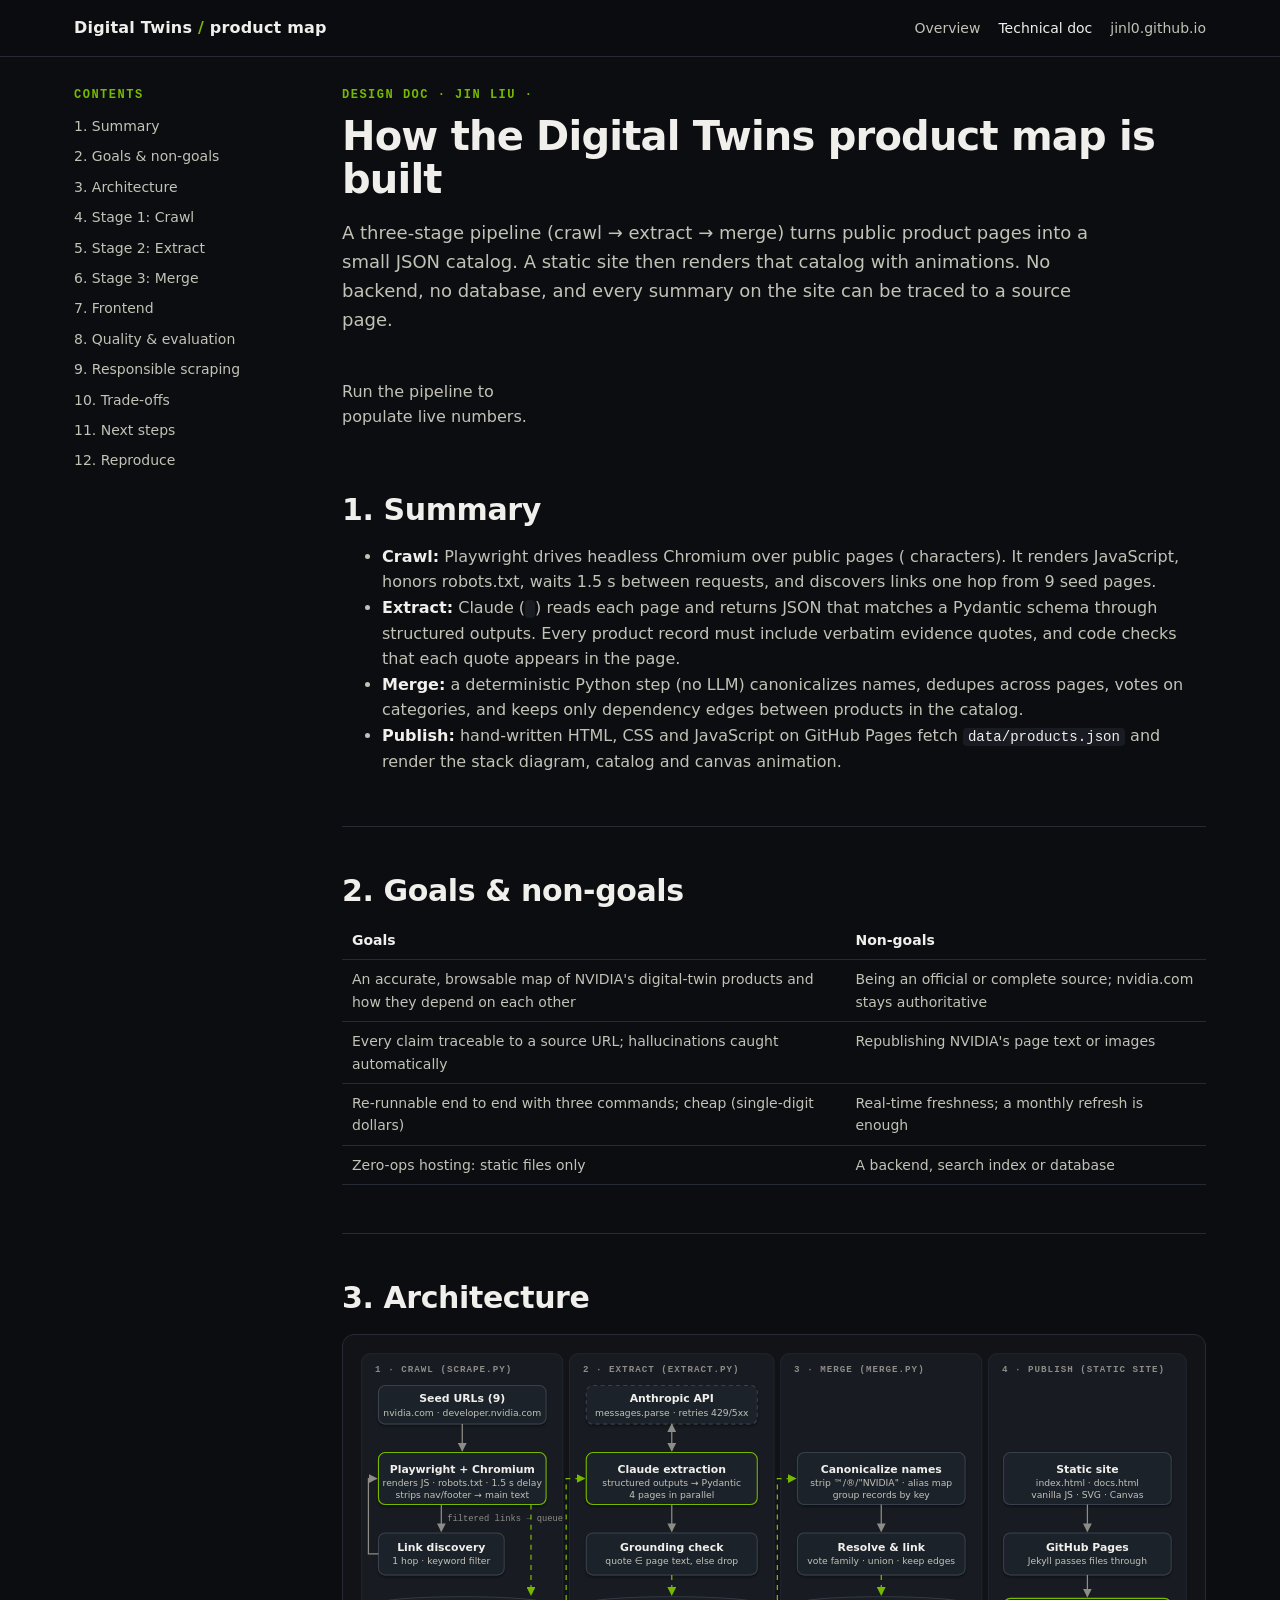
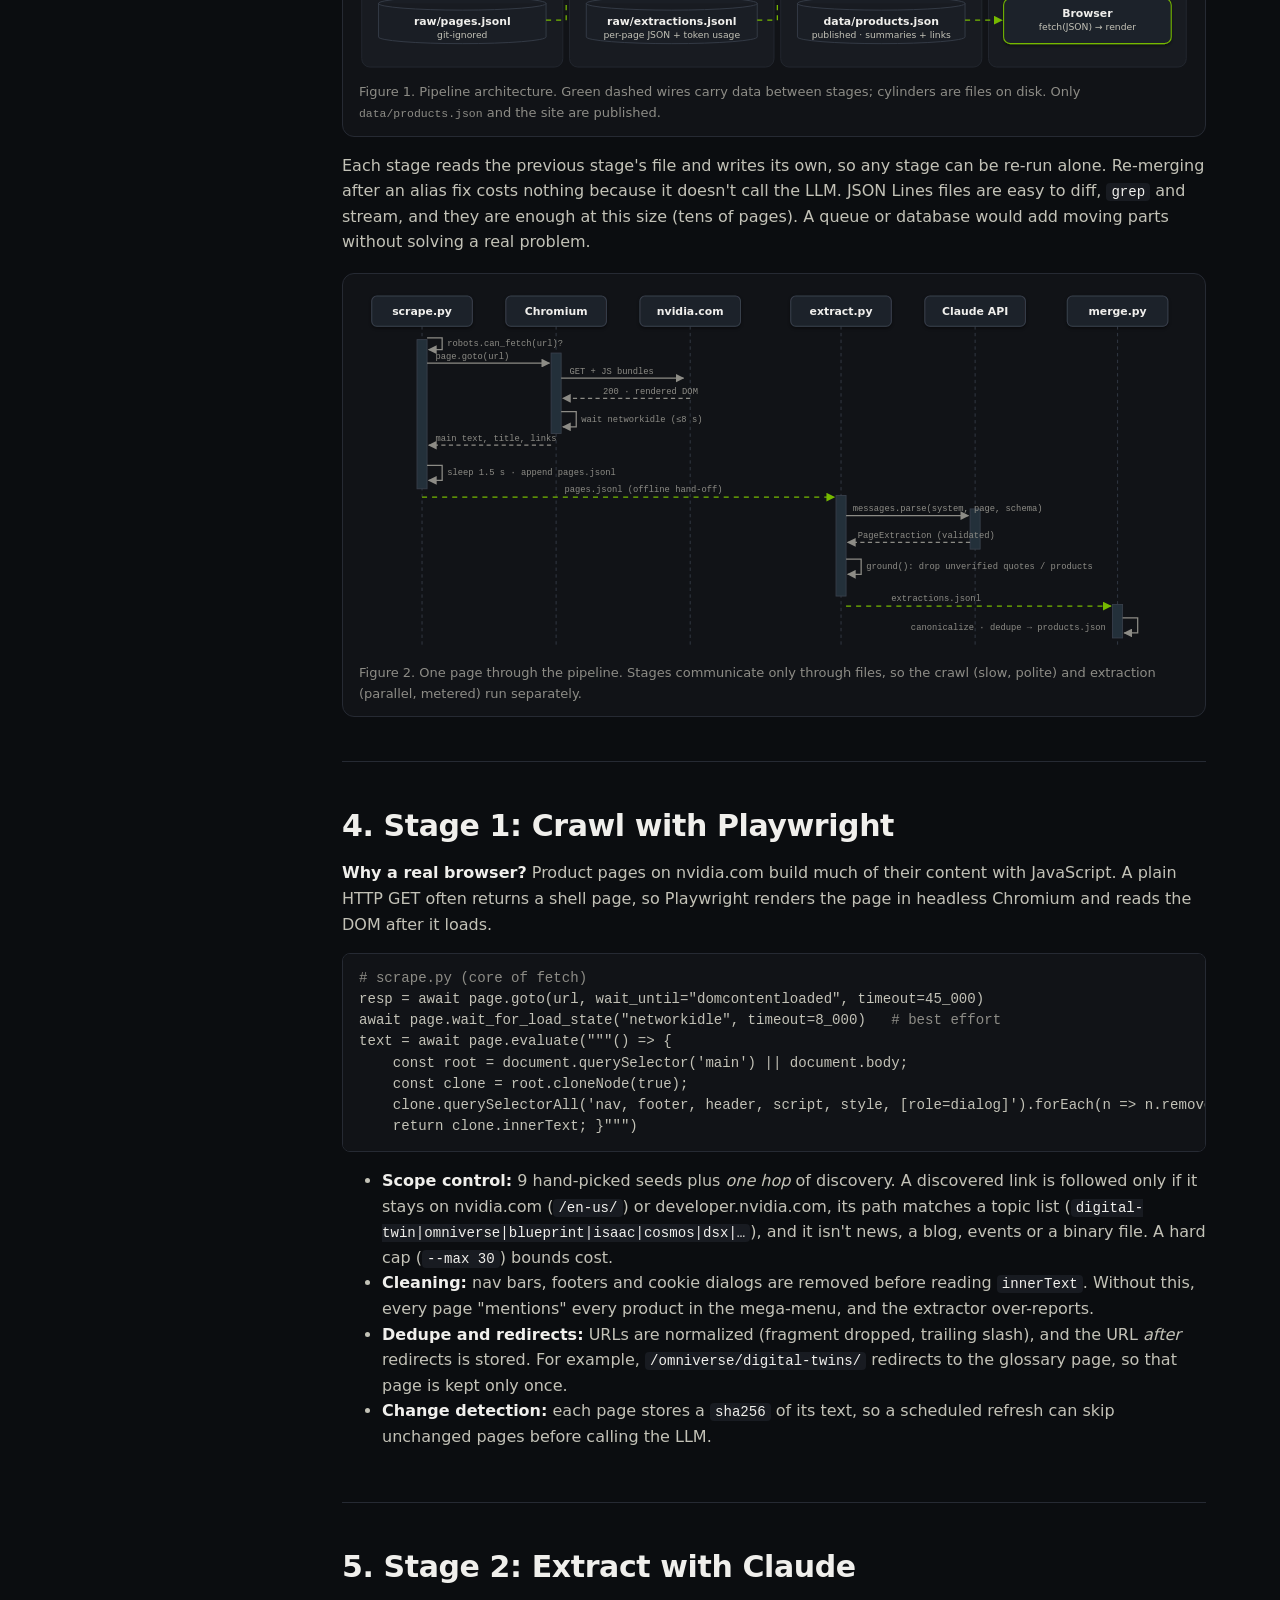
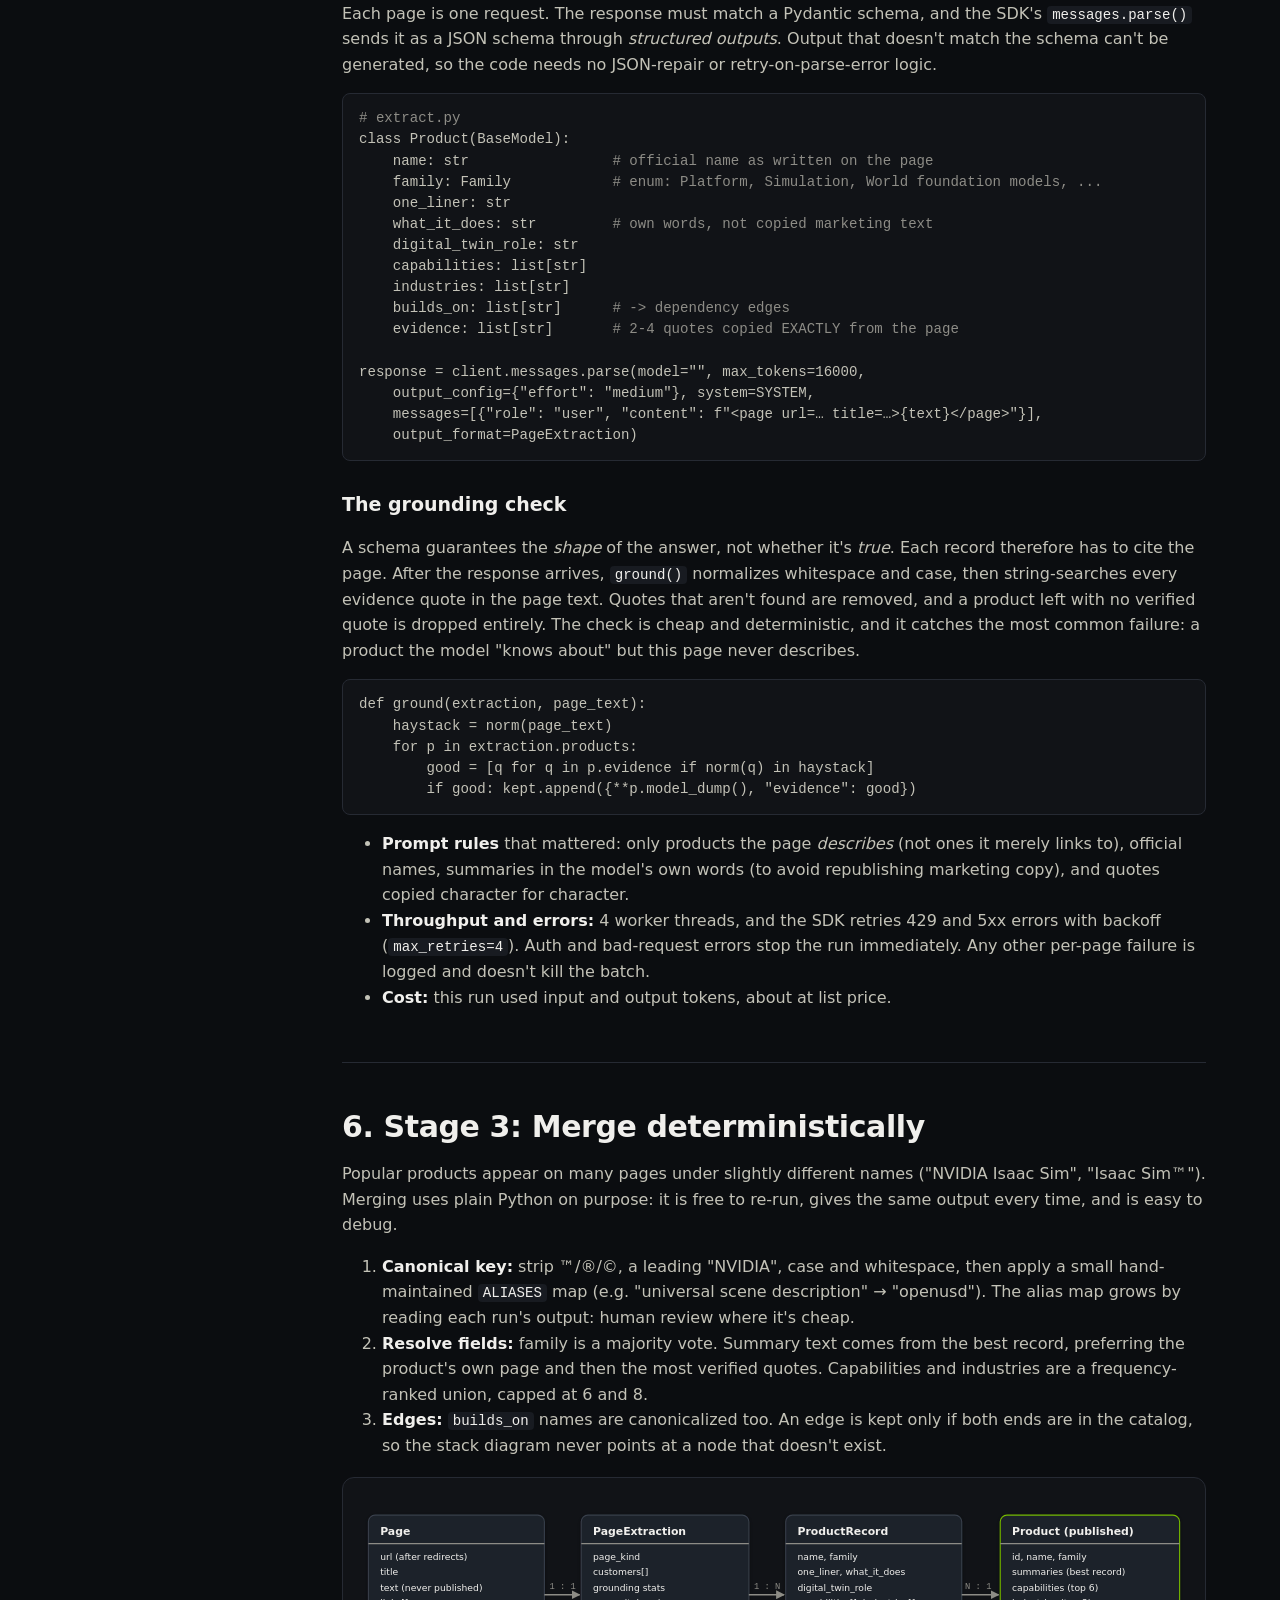
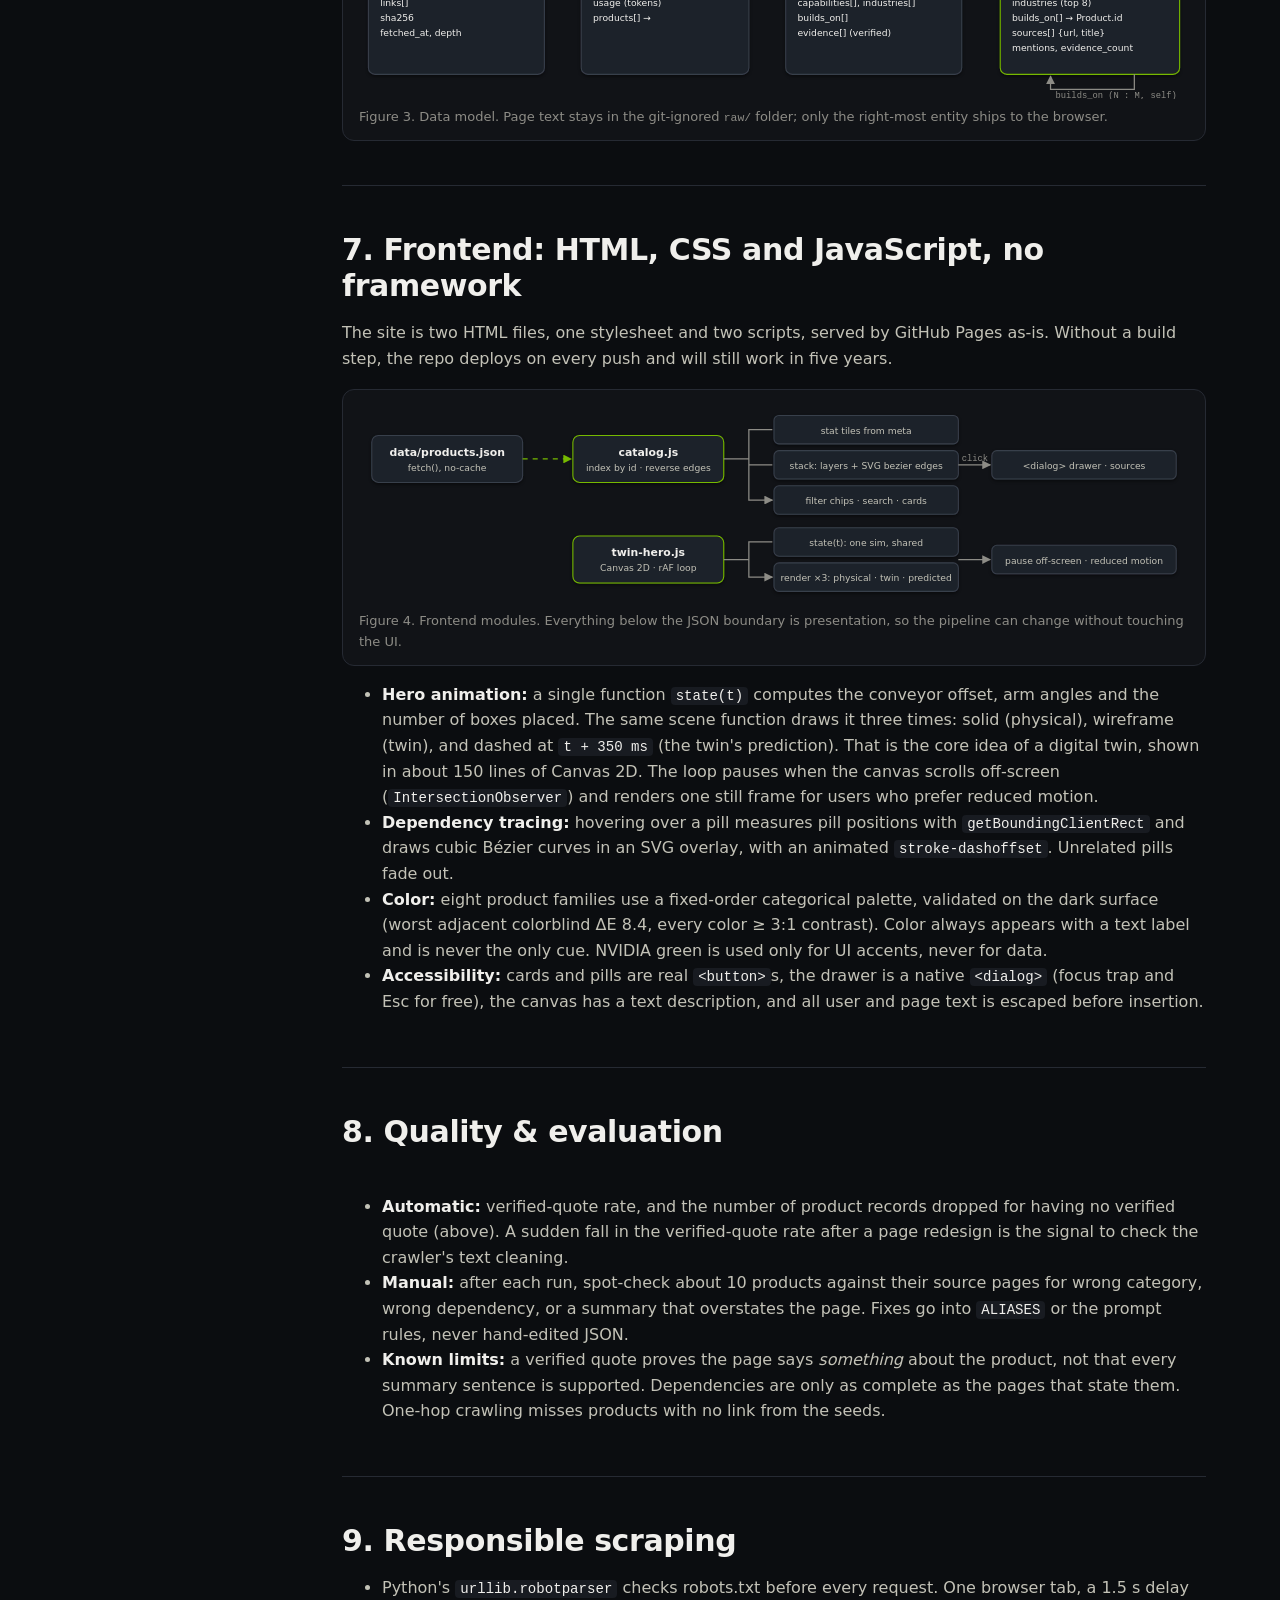
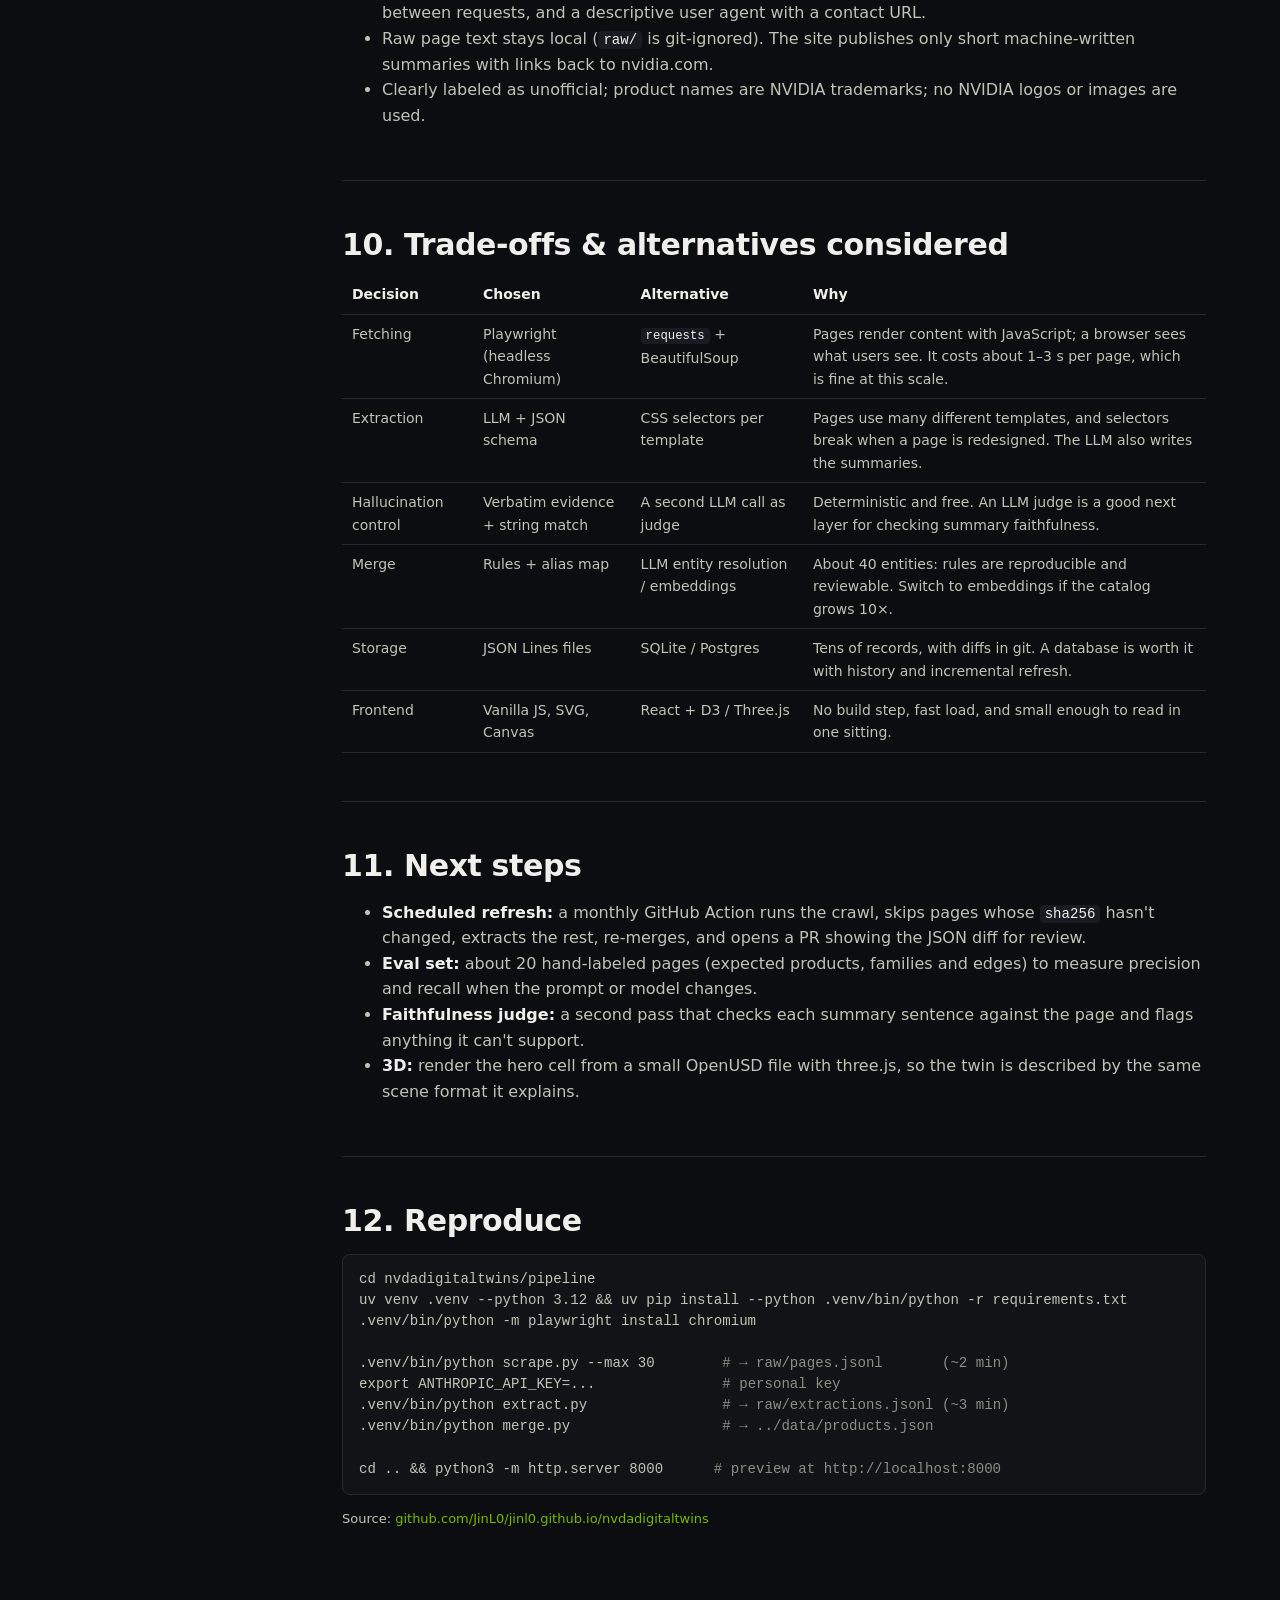
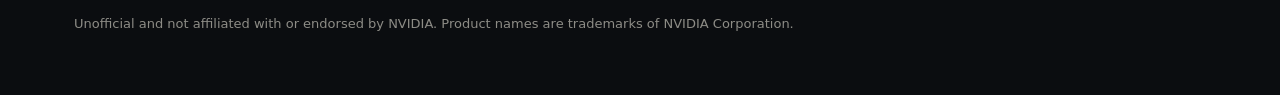
==== nvdadigitaltwins/docs.html @ 7abe16d7 "Add NVIDIA digital twins product map and technical doc - nvdadigitaltwins/index.html: animated physi" ====
<!doctype html>
<html lang="en">
<head>
  <meta charset="utf-8">
  <meta name="viewport" content="width=device-width, initial-scale=1">
  <title>Technical design: building the Digital Twins product map | Jin Liu</title>
  <meta name="description" content="Design doc: Playwright crawler, Claude structured extraction with a grounding check, deterministic merge, and a static animated site.">
  <link rel="stylesheet" href="assets/site.css">
</head>
<body>
  <header class="topbar">
    <div class="wrap">
      <a class="brand" href="./">Digital Twins <span>/</span> product map</a>
      <nav>
        <a href="./">Overview</a>
        <a href="docs.html" aria-current="page">Technical doc</a>
        <a href="https://jinl0.github.io/">jinl0.github.io</a>
      </nav>
    </div>
  </header>

  <!-- Shared SVG defs for every diagram -->
  <svg width="0" height="0" style="position:absolute" aria-hidden="true">
    <defs>
      <marker id="arrow" viewBox="0 0 10 10" refX="9" refY="5" markerWidth="7" markerHeight="7" orient="auto-start-reverse">
        <path d="M0,0 L10,5 L0,10 z" fill="#8d8c86"/>
      </marker>
      <marker id="arrow-g" viewBox="0 0 10 10" refX="9" refY="5" markerWidth="7" markerHeight="7" orient="auto-start-reverse">
        <path d="M0,0 L10,5 L0,10 z" fill="#76b900"/>
      </marker>
      <filter id="shadow" x="-10%" y="-10%" width="120%" height="140%">
        <feDropShadow dx="0" dy="2" stdDeviation="2" flood-color="#000" flood-opacity="0.45"/>
      </filter>
    </defs>
  </svg>

  <div class="wrap doc">
    <nav class="toc" aria-label="Contents">
      <div class="eyebrow" style="margin-bottom:10px">Contents</div>
      <a href="#summary">1. Summary</a>
      <a href="#goals">2. Goals &amp; non-goals</a>
      <a href="#arch">3. Architecture</a>
      <a href="#crawl">4. Stage 1: Crawl</a>
      <a href="#extract">5. Stage 2: Extract</a>
      <a href="#merge">6. Stage 3: Merge</a>
      <a href="#frontend">7. Frontend</a>
      <a href="#quality">8. Quality &amp; evaluation</a>
      <a href="#responsible">9. Responsible scraping</a>
      <a href="#tradeoffs">10. Trade-offs</a>
      <a href="#next">11. Next steps</a>
      <a href="#run">12. Reproduce</a>
    </nav>

    <article>
      <div class="eyebrow">Design doc · Jin Liu · <span data-meta="generated_at"></span></div>
      <h1 style="font-size:40px">How the Digital Twins product map is built</h1>
      <p class="lede">A three-stage pipeline (crawl → extract → merge) turns public product pages into a small JSON catalog.
        A static site then renders that catalog with animations. No backend, no database, and every summary on the site can be traced to a source page.</p>
      <div class="stats" id="doc-stats"></div>

      <section id="summary">
        <h2>1. Summary</h2>
        <ul>
          <li><strong>Crawl:</strong> Playwright drives headless Chromium over <span data-meta="pages_crawled"></span> public pages
            (<span data-meta-k="chars_crawled"></span> characters). It renders JavaScript, honors robots.txt, waits 1.5 s between requests, and discovers links one hop from 9 seed pages.</li>
          <li><strong>Extract:</strong> Claude (<code data-meta="model"></code>) reads each page and returns JSON that matches a Pydantic schema through
            structured outputs. Every product record must include verbatim evidence quotes, and code checks that each quote appears in the page.</li>
          <li><strong>Merge:</strong> a deterministic Python step (no LLM) canonicalizes names, dedupes across pages, votes on categories, and keeps only dependency edges between products in the catalog.</li>
          <li><strong>Publish:</strong> hand-written HTML, CSS and JavaScript on GitHub Pages fetch <code>data/products.json</code> and render the stack diagram, catalog and canvas animation.</li>
        </ul>
      </section>

      <section id="goals">
        <h2>2. Goals &amp; non-goals</h2>
        <table>
          <tr><th>Goals</th><th>Non-goals</th></tr>
          <tr><td>An accurate, browsable map of NVIDIA's digital-twin products and how they depend on each other</td><td>Being an official or complete source; nvidia.com stays authoritative</td></tr>
          <tr><td>Every claim traceable to a source URL; hallucinations caught automatically</td><td>Republishing NVIDIA's page text or images</td></tr>
          <tr><td>Re-runnable end to end with three commands; cheap (single-digit dollars)</td><td>Real-time freshness; a monthly refresh is enough</td></tr>
          <tr><td>Zero-ops hosting: static files only</td><td>A backend, search index or database</td></tr>
        </table>
      </section>

      <section id="arch">
        <h2>3. Architecture</h2>
        <figure class="diagram">
          <svg class="dg" viewBox="0 0 1000 390" role="img" aria-labelledby="d1t">
            <title id="d1t">Pipeline architecture in four swimlanes: crawl, extract, merge, publish</title>
            <!-- lanes -->
            <rect class="lane" x="8" y="8" width="240" height="374" rx="10"/>
            <rect class="lane" x="256" y="8" width="244" height="374" rx="10"/>
            <rect class="lane" x="508" y="8" width="240" height="374" rx="10"/>
            <rect class="lane" x="756" y="8" width="236" height="374" rx="10"/>
            <text class="lane-title" x="24" y="30">1 · Crawl  (scrape.py)</text>
            <text class="lane-title" x="272" y="30">2 · Extract  (extract.py)</text>
            <text class="lane-title" x="524" y="30">3 · Merge  (merge.py)</text>
            <text class="lane-title" x="772" y="30">4 · Publish  (static site)</text>

            <!-- crawl -->
            <g filter="url(#shadow)">
              <rect class="box" x="28" y="46" width="200" height="46" rx="8"/>
              <rect class="box hl" x="28" y="126" width="200" height="62" rx="8"/>
              <rect class="box" x="28" y="222" width="150" height="50" rx="8"/>
            </g>
            <text class="t1" x="128" y="66" text-anchor="middle">Seed URLs (9)</text>
            <text class="t2" x="128" y="82" text-anchor="middle">nvidia.com · developer.nvidia.com</text>
            <text class="t1" x="128" y="150" text-anchor="middle">Playwright + Chromium</text>
            <text class="t2" x="128" y="166" text-anchor="middle">renders JS · robots.txt · 1.5 s delay</text>
            <text class="t2" x="128" y="180" text-anchor="middle">strips nav/footer → main text</text>
            <text class="t1" x="103" y="243" text-anchor="middle">Link discovery</text>
            <text class="t2" x="103" y="259" text-anchor="middle">1 hop · keyword filter</text>
            <path class="store" d="M28,306 a100,8 0 0 0 200,0 v40 a100,8 0 0 1 -200,0 z M28,306 a100,8 0 0 1 200,0" />
            <text class="t1" x="128" y="332" text-anchor="middle">raw/pages.jsonl</text>
            <text class="t2" x="128" y="347" text-anchor="middle">git-ignored</text>
            <path class="wire" d="M128,92 V124" marker-end="url(#arrow)"/>
            <path class="wire" d="M103,188 V220" marker-end="url(#arrow)"/>
            <path class="wire" d="M28,247 H16 V157 H26" marker-end="url(#arrow)"/>
            <text class="lbl" x="110" y="208">filtered links → queue</text>
            <path class="wire flow" d="M210,188 V296" marker-end="url(#arrow-g)"/>

            <!-- extract -->
            <g filter="url(#shadow)">
              <rect class="box" x="276" y="46" width="204" height="46" rx="8" stroke-dasharray="5 4"/>
              <rect class="box hl" x="276" y="126" width="204" height="62" rx="8"/>
              <rect class="box" x="276" y="222" width="204" height="50" rx="8"/>
            </g>
            <text class="t1" x="378" y="66" text-anchor="middle">Anthropic API</text>
            <text class="t2" x="378" y="82" text-anchor="middle">messages.parse · retries 429/5xx</text>
            <text class="t1" x="378" y="150" text-anchor="middle">Claude extraction</text>
            <text class="t2" x="378" y="166" text-anchor="middle">structured outputs → Pydantic</text>
            <text class="t2" x="378" y="180" text-anchor="middle">4 pages in parallel</text>
            <text class="t1" x="378" y="243" text-anchor="middle">Grounding check</text>
            <text class="t2" x="378" y="259" text-anchor="middle">quote ∈ page text, else drop</text>
            <path class="store" d="M276,306 a102,8 0 0 0 204,0 v40 a102,8 0 0 1 -204,0 z M276,306 a102,8 0 0 1 204,0"/>
            <text class="t1" x="378" y="332" text-anchor="middle">raw/extractions.jsonl</text>
            <text class="t2" x="378" y="347" text-anchor="middle">per-page JSON + token usage</text>
            <path class="wire" d="M378,92 V124" marker-start="url(#arrow)" marker-end="url(#arrow)"/>
            <path class="wire" d="M378,188 V220" marker-end="url(#arrow)"/>
            <path class="wire flow" d="M378,272 V296" marker-end="url(#arrow-g)"/>
            <path class="wire flow" d="M228,326 H252 V157 H274" marker-end="url(#arrow-g)"/>

            <!-- merge -->
            <g filter="url(#shadow)">
              <rect class="box" x="528" y="126" width="200" height="62" rx="8"/>
              <rect class="box" x="528" y="222" width="200" height="50" rx="8"/>
            </g>
            <text class="t1" x="628" y="150" text-anchor="middle">Canonicalize names</text>
            <text class="t2" x="628" y="166" text-anchor="middle">strip ™/®/"NVIDIA" · alias map</text>
            <text class="t2" x="628" y="180" text-anchor="middle">group records by key</text>
            <text class="t1" x="628" y="243" text-anchor="middle">Resolve &amp; link</text>
            <text class="t2" x="628" y="259" text-anchor="middle">vote family · union · keep edges</text>
            <path class="store" d="M528,306 a100,8 0 0 0 200,0 v40 a100,8 0 0 1 -200,0 z M528,306 a100,8 0 0 1 200,0"/>
            <text class="t1" x="628" y="332" text-anchor="middle">data/products.json</text>
            <text class="t2" x="628" y="347" text-anchor="middle">published · summaries + links</text>
            <path class="wire" d="M628,188 V220" marker-end="url(#arrow)"/>
            <path class="wire flow" d="M628,272 V296" marker-end="url(#arrow-g)"/>
            <path class="wire flow" d="M480,326 H504 V157 H526" marker-end="url(#arrow-g)"/>

            <!-- publish -->
            <g filter="url(#shadow)">
              <rect class="box" x="774" y="126" width="200" height="62" rx="8"/>
              <rect class="box" x="774" y="222" width="200" height="50" rx="8"/>
              <rect class="box hl" x="774" y="300" width="200" height="54" rx="8"/>
            </g>
            <text class="t1" x="874" y="150" text-anchor="middle">Static site</text>
            <text class="t2" x="874" y="166" text-anchor="middle">index.html · docs.html</text>
            <text class="t2" x="874" y="180" text-anchor="middle">vanilla JS · SVG · Canvas</text>
            <text class="t1" x="874" y="243" text-anchor="middle">GitHub Pages</text>
            <text class="t2" x="874" y="259" text-anchor="middle">Jekyll passes files through</text>
            <text class="t1" x="874" y="322" text-anchor="middle">Browser</text>
            <text class="t2" x="874" y="338" text-anchor="middle">fetch(JSON) → render</text>
            <path class="wire" d="M874,188 V220" marker-end="url(#arrow)"/>
            <path class="wire" d="M874,272 V298" marker-end="url(#arrow)"/>
            <path class="wire flow" d="M728,326 H772" marker-end="url(#arrow-g)"/>
          </svg>
          <figcaption>Figure 1. Pipeline architecture. Green dashed wires carry data between stages; cylinders are files on disk. Only <code>data/products.json</code> and the site are published.</figcaption>
        </figure>
        <p>Each stage reads the previous stage's file and writes its own, so any stage can be re-run alone. Re-merging after an alias fix costs nothing because it doesn't call the LLM.
          JSON Lines files are easy to diff, <code>grep</code> and stream, and they are enough at this size (tens of pages). A queue or database would add moving parts without solving a real problem.</p>

        <figure class="diagram">
          <svg class="dg" viewBox="0 0 1000 440" role="img" aria-labelledby="d2t">
            <title id="d2t">Sequence diagram for processing one page</title>
            <g filter="url(#shadow)">
              <rect class="box" x="20" y="12" width="120" height="36" rx="6"/>
              <rect class="box" x="180" y="12" width="120" height="36" rx="6"/>
              <rect class="box" x="340" y="12" width="120" height="36" rx="6"/>
              <rect class="box" x="520" y="12" width="120" height="36" rx="6"/>
              <rect class="box" x="680" y="12" width="120" height="36" rx="6"/>
              <rect class="box" x="850" y="12" width="120" height="36" rx="6"/>
            </g>
            <text class="t1" x="80" y="35" text-anchor="middle">scrape.py</text>
            <text class="t1" x="240" y="35" text-anchor="middle">Chromium</text>
            <text class="t1" x="400" y="35" text-anchor="middle">nvidia.com</text>
            <text class="t1" x="580" y="35" text-anchor="middle">extract.py</text>
            <text class="t1" x="740" y="35" text-anchor="middle">Claude API</text>
            <text class="t1" x="910" y="35" text-anchor="middle">merge.py</text>
            <path class="life" d="M80,48 V430 M240,48 V430 M400,48 V430 M580,48 V430 M740,48 V430 M910,48 V430"/>
            <rect class="act" x="74" y="64" width="12" height="178"/>
            <rect class="act" x="234" y="80" width="12" height="96"/>
            <rect class="act" x="574" y="250" width="12" height="120"/>
            <rect class="act" x="734" y="266" width="12" height="48"/>
            <rect class="act" x="904" y="380" width="12" height="40"/>

            <path class="wire" d="M86,62 H104 V76 H88" marker-end="url(#arrow)"/>
            <text class="lbl" x="110" y="72">robots.can_fetch(url)?</text>
            <path class="wire" d="M86,92 H232" marker-end="url(#arrow)"/><text class="lbl" x="96" y="87">page.goto(url)</text>
            <path class="wire" d="M246,110 H392" marker-end="url(#arrow)"/><text class="lbl" x="256" y="105">GET + JS bundles</text>
            <path class="wire" d="M400,134 H248" stroke-dasharray="5 4" marker-end="url(#arrow)"/><text class="lbl" x="296" y="129">200 · rendered DOM</text>
            <path class="wire" d="M246,150 H264 V168 H248" marker-end="url(#arrow)"/><text class="lbl" x="270" y="162">wait networkidle (≤8 s)</text>
            <path class="wire" d="M234,190 H88" stroke-dasharray="5 4" marker-end="url(#arrow)"/><text class="lbl" x="96" y="185">main text, title, links</text>
            <path class="wire" d="M86,214 H104 V232 H88" marker-end="url(#arrow)"/><text class="lbl" x="110" y="226">sleep 1.5 s · append pages.jsonl</text>

            <path class="wire flow" d="M80,252 H572" marker-end="url(#arrow-g)"/><text class="lbl" x="250" y="246">pages.jsonl (offline hand-off)</text>
            <path class="wire" d="M586,274 H732" marker-end="url(#arrow)"/><text class="lbl" x="594" y="269">messages.parse(system, page, schema)</text>
            <path class="wire" d="M734,306 H588" stroke-dasharray="5 4" marker-end="url(#arrow)"/><text class="lbl" x="600" y="301">PageExtraction (validated)</text>
            <path class="wire" d="M586,326 H604 V344 H588" marker-end="url(#arrow)"/><text class="lbl" x="610" y="338">ground(): drop unverified quotes / products</text>
            <path class="wire flow" d="M586,382 H902" marker-end="url(#arrow-g)"/><text class="lbl" x="640" y="376">extractions.jsonl</text>
            <path class="wire" d="M916,396 H934 V414 H918" marker-end="url(#arrow)"/><text class="lbl" x="896" y="410" text-anchor="end">canonicalize · dedupe → products.json</text>
          </svg>
          <figcaption>Figure 2. One page through the pipeline. Stages communicate only through files, so the crawl (slow, polite) and extraction (parallel, metered) run separately.</figcaption>
        </figure>
      </section>

      <section id="crawl">
        <h2>4. Stage 1: Crawl with Playwright</h2>
        <p><strong>Why a real browser?</strong> Product pages on nvidia.com build much of their content with JavaScript. A plain HTTP GET often returns a shell page,
          so Playwright renders the page in headless Chromium and reads the DOM after it loads.</p>
        <pre><span class="c"># scrape.py (core of fetch)</span>
resp = await page.goto(url, wait_until="domcontentloaded", timeout=45_000)
await page.wait_for_load_state("networkidle", timeout=8_000)   <span class="c"># best effort</span>
text = await page.evaluate("""() => {
    const root = document.querySelector('main') || document.body;
    const clone = root.cloneNode(true);
    clone.querySelectorAll('nav, footer, header, script, style, [role=dialog]').forEach(n => n.remove());
    return clone.innerText; }""")</pre>
        <ul>
          <li><strong>Scope control:</strong> 9 hand-picked seeds plus <em>one hop</em> of discovery. A discovered link is followed only if it stays on nvidia.com (<code>/en-us/</code>) or developer.nvidia.com, its path matches a topic list (<code>digital-twin|omniverse|blueprint|isaac|cosmos|dsx|…</code>), and it isn't news, a blog, events or a binary file. A hard cap (<code>--max 30</code>) bounds cost.</li>
          <li><strong>Cleaning:</strong> nav bars, footers and cookie dialogs are removed before reading <code>innerText</code>. Without this, every page "mentions" every product in the mega-menu, and the extractor over-reports.</li>
          <li><strong>Dedupe and redirects:</strong> URLs are normalized (fragment dropped, trailing slash), and the URL <em>after</em> redirects is stored. For example, <code>/omniverse/digital-twins/</code> redirects to the glossary page, so that page is kept only once.</li>
          <li><strong>Change detection:</strong> each page stores a <code>sha256</code> of its text, so a scheduled refresh can skip unchanged pages before calling the LLM.</li>
        </ul>
      </section>

      <section id="extract">
        <h2>5. Stage 2: Extract with Claude</h2>
        <p>Each page is one request. The response must match a Pydantic schema, and the SDK's <code>messages.parse()</code> sends it as a JSON schema through
          <em>structured outputs</em>. Output that doesn't match the schema can't be generated, so the code needs no JSON-repair or retry-on-parse-error logic.</p>
        <pre><span class="c"># extract.py</span>
class Product(BaseModel):
    name: str                 <span class="c"># official name as written on the page</span>
    family: Family            <span class="c"># enum: Platform, Simulation, World foundation models, ...</span>
    one_liner: str
    what_it_does: str         <span class="c"># own words, not copied marketing text</span>
    digital_twin_role: str
    capabilities: list[str]
    industries: list[str]
    builds_on: list[str]      <span class="c"># -> dependency edges</span>
    evidence: list[str]       <span class="c"># 2-4 quotes copied EXACTLY from the page</span>

response = client.messages.parse(model="<span data-meta="model"></span>", max_tokens=16000,
    output_config={"effort": "medium"}, system=SYSTEM,
    messages=[{"role": "user", "content": f"&lt;page url=… title=…&gt;{text}&lt;/page&gt;"}],
    output_format=PageExtraction)</pre>
        <h3>The grounding check</h3>
        <p>A schema guarantees the <em>shape</em> of the answer, not whether it's <em>true</em>. Each record therefore has to cite the page.
          After the response arrives, <code>ground()</code> normalizes whitespace and case, then string-searches every evidence quote in the page text.
          Quotes that aren't found are removed, and a product left with no verified quote is dropped entirely. The check is cheap and deterministic, and it catches the most common failure: a product the model "knows about" but this page never describes.</p>
        <pre>def ground(extraction, page_text):
    haystack = norm(page_text)
    for p in extraction.products:
        good = [q for q in p.evidence if norm(q) in haystack]
        if good: kept.append({**p.model_dump(), "evidence": good})</pre>
        <ul>
          <li><strong>Prompt rules</strong> that mattered: only products the page <em>describes</em> (not ones it merely links to), official names, summaries in the model's own words (to avoid republishing marketing copy), and quotes copied character for character.</li>
          <li><strong>Throughput and errors:</strong> 4 worker threads, and the SDK retries 429 and 5xx errors with backoff (<code>max_retries=4</code>). Auth and bad-request errors stop the run immediately. Any other per-page failure is logged and doesn't kill the batch.</li>
          <li><strong>Cost:</strong> this run used <span data-meta-k="tokens_in"></span> input and <span data-meta-k="tokens_out"></span> output tokens, about <span id="cost"></span> at list price.</li>
        </ul>
      </section>

      <section id="merge">
        <h2>6. Stage 3: Merge deterministically</h2>
        <p>Popular products appear on many pages under slightly different names ("NVIDIA Isaac Sim", "Isaac Sim™"). Merging uses plain Python on purpose: it is free to re-run, gives the same output every time, and is easy to debug.</p>
        <ol>
          <li><strong>Canonical key:</strong> strip ™/®/©, a leading "NVIDIA", case and whitespace, then apply a small hand-maintained <code>ALIASES</code> map (e.g. "universal scene description" → "openusd"). The alias map grows by reading each run's output: human review where it's cheap.</li>
          <li><strong>Resolve fields:</strong> family is a majority vote. Summary text comes from the best record, preferring the product's own page and then the most verified quotes. Capabilities and industries are a frequency-ranked union, capped at 6 and 8.</li>
          <li><strong>Edges:</strong> <code>builds_on</code> names are canonicalized too. An edge is kept only if both ends are in the catalog, so the stack diagram never points at a node that doesn't exist.</li>
        </ol>
        <figure class="diagram">
          <svg class="dg" viewBox="0 0 1000 250" role="img" aria-labelledby="d3t">
            <title id="d3t">Data model: Page to PageExtraction to ProductRecord to Product</title>
            <g filter="url(#shadow)">
              <rect class="box" x="16" y="30" width="210" height="190" rx="8"/>
              <rect class="box" x="270" y="30" width="200" height="190" rx="8"/>
              <rect class="box" x="514" y="30" width="210" height="190" rx="8"/>
              <rect class="box hl" x="770" y="30" width="214" height="190" rx="8"/>
            </g>
            <g class="t1"><text x="30" y="54">Page</text><text x="284" y="54">PageExtraction</text><text x="528" y="54">ProductRecord</text><text x="784" y="54">Product (published)</text></g>
            <path class="wire" d="M16,64 H226 M270,64 H470 M514,64 H724 M770,64 H984"/>
            <g class="t2">
              <text x="30" y="84">url (after redirects)</text><text x="30" y="102">title</text><text x="30" y="120">text  (never published)</text>
              <text x="30" y="138">links[]</text><text x="30" y="156">sha256</text><text x="30" y="174">fetched_at, depth</text>
              <text x="284" y="84">page_kind</text><text x="284" y="102">customers[]</text><text x="284" y="120">grounding stats</text>
              <text x="284" y="138">usage (tokens)</text><text x="284" y="156">products[] →</text>
              <text x="528" y="84">name, family</text><text x="528" y="102">one_liner, what_it_does</text><text x="528" y="120">digital_twin_role</text>
              <text x="528" y="138">capabilities[], industries[]</text><text x="528" y="156">builds_on[]</text><text x="528" y="174">evidence[] (verified)</text>
              <text x="784" y="84">id, name, family</text><text x="784" y="102">summaries (best record)</text><text x="784" y="120">capabilities (top 6)</text>
              <text x="784" y="138">industries (top 8)</text><text x="784" y="156">builds_on[] → Product.id</text><text x="784" y="174">sources[] {url, title}</text>
              <text x="784" y="192">mentions, evidence_count</text>
            </g>
            <path class="wire" d="M226,125 H268" marker-end="url(#arrow)"/><text class="lbl" x="232" y="118">1 : 1</text>
            <path class="wire" d="M470,125 H512" marker-end="url(#arrow)"/><text class="lbl" x="476" y="118">1 : N</text>
            <path class="wire" d="M724,125 H768" marker-end="url(#arrow)"/><text class="lbl" x="728" y="118">N : 1</text>
            <path class="wire" d="M930,220 V238 H830 V222" marker-end="url(#arrow)"/><text class="lbl" x="836" y="248">builds_on (N : M, self)</text>
          </svg>
          <figcaption>Figure 3. Data model. Page text stays in the git-ignored <code>raw/</code> folder; only the right-most entity ships to the browser.</figcaption>
        </figure>
      </section>

      <section id="frontend">
        <h2>7. Frontend: HTML, CSS and JavaScript, no framework</h2>
        <p>The site is two HTML files, one stylesheet and two scripts, served by GitHub Pages as-is. Without a build step, the repo deploys on every push and will still work in five years.</p>
        <figure class="diagram">
          <svg class="dg" viewBox="0 0 1000 240" role="img" aria-labelledby="d4t">
            <title id="d4t">Frontend modules</title>
            <g filter="url(#shadow)">
              <rect class="box" x="20" y="40" width="180" height="56" rx="8"/>
              <rect class="box hl" x="260" y="40" width="180" height="56" rx="8"/>
              <rect class="box" x="500" y="16" width="220" height="34" rx="6"/><rect class="box" x="500" y="58" width="220" height="34" rx="6"/>
              <rect class="box" x="500" y="100" width="220" height="34" rx="6"/><rect class="box" x="760" y="58" width="220" height="34" rx="6"/>
              <rect class="box hl" x="260" y="160" width="180" height="56" rx="8"/>
              <rect class="box" x="500" y="150" width="220" height="34" rx="6"/><rect class="box" x="500" y="192" width="220" height="34" rx="6"/>
              <rect class="box" x="760" y="171" width="220" height="34" rx="6"/>
            </g>
            <text class="t1" x="110" y="64" text-anchor="middle">data/products.json</text><text class="t2" x="110" y="82" text-anchor="middle">fetch(), no-cache</text>
            <text class="t1" x="350" y="64" text-anchor="middle">catalog.js</text><text class="t2" x="350" y="82" text-anchor="middle">index by id · reverse edges</text>
            <text class="t2" x="610" y="38" text-anchor="middle">stat tiles from meta</text>
            <text class="t2" x="610" y="80" text-anchor="middle">stack: layers + SVG bezier edges</text>
            <text class="t2" x="610" y="122" text-anchor="middle">filter chips · search · cards</text>
            <text class="t2" x="870" y="80" text-anchor="middle">&lt;dialog&gt; drawer · sources</text>
            <text class="t1" x="350" y="184" text-anchor="middle">twin-hero.js</text><text class="t2" x="350" y="202" text-anchor="middle">Canvas 2D · rAF loop</text>
            <text class="t2" x="610" y="172" text-anchor="middle">state(t): one sim, shared</text>
            <text class="t2" x="610" y="214" text-anchor="middle">render ×3: physical · twin · predicted</text>
            <text class="t2" x="870" y="193" text-anchor="middle">pause off-screen · reduced motion</text>
            <path class="wire flow" d="M200,68 H258" marker-end="url(#arrow-g)"/>
            <path class="wire" d="M440,68 H470 V33 H498 M470,68 V75 H498 M470,68 V117 H498" marker-end="url(#arrow)"/>
            <path class="wire" d="M720,75 H758" marker-end="url(#arrow)"/><text class="lbl" x="724" y="70">click</text>
            <path class="wire" d="M440,188 H470 V167 H498 M470,188 V209 H498" marker-end="url(#arrow)"/>
            <path class="wire" d="M720,188 H758" marker-end="url(#arrow)"/>
          </svg>
          <figcaption>Figure 4. Frontend modules. Everything below the JSON boundary is presentation, so the pipeline can change without touching the UI.</figcaption>
        </figure>
        <ul>
          <li><strong>Hero animation:</strong> a single function <code>state(t)</code> computes the conveyor offset, arm angles and the number of boxes placed.
            The same scene function draws it three times: solid (physical), wireframe (twin), and dashed at <code>t + 350 ms</code> (the twin's prediction). That is the core idea of a digital twin, shown in about 150 lines of Canvas 2D.
            The loop pauses when the canvas scrolls off-screen (<code>IntersectionObserver</code>) and renders one still frame for users who prefer reduced motion.</li>
          <li><strong>Dependency tracing:</strong> hovering over a pill measures pill positions with <code>getBoundingClientRect</code> and draws cubic Bézier curves in an SVG overlay, with an animated <code>stroke-dashoffset</code>. Unrelated pills fade out.</li>
          <li><strong>Color:</strong> eight product families use a fixed-order categorical palette, validated on the dark surface (worst adjacent colorblind ΔE 8.4, every color ≥ 3:1 contrast). Color always appears with a text label and is never the only cue. NVIDIA green is used only for UI accents, never for data.</li>
          <li><strong>Accessibility:</strong> cards and pills are real <code>&lt;button&gt;</code>s, the drawer is a native <code>&lt;dialog&gt;</code> (focus trap and Esc for free), the canvas has a text description, and all user and page text is escaped before insertion.</li>
        </ul>
      </section>

      <section id="quality">
        <h2>8. Quality &amp; evaluation</h2>
        <div class="stats" id="quality-stats"></div>
        <ul>
          <li><strong>Automatic:</strong> verified-quote rate, and the number of product records dropped for having no verified quote (above). A sudden fall in the verified-quote rate after a page redesign is the signal to check the crawler's text cleaning.</li>
          <li><strong>Manual:</strong> after each run, spot-check about 10 products against their source pages for wrong category, wrong dependency, or a summary that overstates the page. Fixes go into <code>ALIASES</code> or the prompt rules, never hand-edited JSON.</li>
          <li><strong>Known limits:</strong> a verified quote proves the page says <em>something</em> about the product, not that every summary sentence is supported. Dependencies are only as complete as the pages that state them. One-hop crawling misses products with no link from the seeds.</li>
        </ul>
      </section>

      <section id="responsible">
        <h2>9. Responsible scraping</h2>
        <ul>
          <li>Python's <code>urllib.robotparser</code> checks robots.txt before every request. One browser tab, a 1.5 s delay between requests, and a descriptive user agent with a contact URL.</li>
          <li>Raw page text stays local (<code>raw/</code> is git-ignored). The site publishes only short machine-written summaries with links back to nvidia.com.</li>
          <li>Clearly labeled as unofficial; product names are NVIDIA trademarks; no NVIDIA logos or images are used.</li>
        </ul>
      </section>

      <section id="tradeoffs">
        <h2>10. Trade-offs &amp; alternatives considered</h2>
        <table>
          <tr><th>Decision</th><th>Chosen</th><th>Alternative</th><th>Why</th></tr>
          <tr><td>Fetching</td><td>Playwright (headless Chromium)</td><td><code>requests</code> + BeautifulSoup</td><td>Pages render content with JavaScript; a browser sees what users see. It costs about 1–3 s per page, which is fine at this scale.</td></tr>
          <tr><td>Extraction</td><td>LLM + JSON schema</td><td>CSS selectors per template</td><td>Pages use many different templates, and selectors break when a page is redesigned. The LLM also writes the summaries.</td></tr>
          <tr><td>Hallucination control</td><td>Verbatim evidence + string match</td><td>A second LLM call as judge</td><td>Deterministic and free. An LLM judge is a good next layer for checking summary faithfulness.</td></tr>
          <tr><td>Merge</td><td>Rules + alias map</td><td>LLM entity resolution / embeddings</td><td>About 40 entities: rules are reproducible and reviewable. Switch to embeddings if the catalog grows 10×.</td></tr>
          <tr><td>Storage</td><td>JSON Lines files</td><td>SQLite / Postgres</td><td>Tens of records, with diffs in git. A database is worth it with history and incremental refresh.</td></tr>
          <tr><td>Frontend</td><td>Vanilla JS, SVG, Canvas</td><td>React + D3 / Three.js</td><td>No build step, fast load, and small enough to read in one sitting.</td></tr>
        </table>
      </section>

      <section id="next">
        <h2>11. Next steps</h2>
        <ul>
          <li><strong>Scheduled refresh:</strong> a monthly GitHub Action runs the crawl, skips pages whose <code>sha256</code> hasn't changed, extracts the rest, re-merges, and opens a PR showing the JSON diff for review.</li>
          <li><strong>Eval set:</strong> about 20 hand-labeled pages (expected products, families and edges) to measure precision and recall when the prompt or model changes.</li>
          <li><strong>Faithfulness judge:</strong> a second pass that checks each summary sentence against the page and flags anything it can't support.</li>
          <li><strong>3D:</strong> render the hero cell from a small OpenUSD file with three.js, so the twin is described by the same scene format it explains.</li>
        </ul>
      </section>

      <section id="run" style="border-bottom:0">
        <h2>12. Reproduce</h2>
        <pre>cd nvdadigitaltwins/pipeline
uv venv .venv --python 3.12 &amp;&amp; uv pip install --python .venv/bin/python -r requirements.txt
.venv/bin/python -m playwright install chromium

.venv/bin/python scrape.py --max 30        <span class="c"># → raw/pages.jsonl       (~2 min)</span>
export ANTHROPIC_API_KEY=...               <span class="c"># personal key</span>
.venv/bin/python extract.py                <span class="c"># → raw/extractions.jsonl (~3 min)</span>
.venv/bin/python merge.py                  <span class="c"># → ../data/products.json</span>

cd .. &amp;&amp; python3 -m http.server 8000      <span class="c"># preview at http://localhost:8000</span></pre>
        <p class="small muted">Source: <a href="https://github.com/JinL0/jinl0.github.io/tree/main/nvdadigitaltwins">github.com/JinL0/jinl0.github.io/nvdadigitaltwins</a></p>
      </section>
    </article>
  </div>

  <footer>
    <div class="wrap">Unofficial and not affiliated with or endorsed by NVIDIA. Product names are trademarks of NVIDIA Corporation.</div>
  </footer>
  <script type="module" src="assets/docs.js"></script>
</body>
</html>
---- nvdadigitaltwins/assets/site.css ----
/* NVIDIA Digital Twins overview - shared styles (dark, single theme). */
:root {
  color-scheme: dark;
  --bg: #0b0d10;
  --surface-1: #111317;      /* panels, chart surface (palette validated against this) */
  --surface-2: #181b21;
  --line: #262a33;
  --line-strong: #39404c;
  --text-primary: #f0efec;
  --text-secondary: #c3c2b7;
  --text-muted: #8d8c86;
  --accent: #76b900;         /* used for UI accents only, never as a data color */
  --accent-dim: #4d7a00;
  /* Categorical slots (dark steps, validated: worst adjacent CVD dE 8.4, all >= 3:1 on --surface-1) */
  --fam-1: #3987e5; --fam-2: #d95926; --fam-3: #199e70; --fam-4: #c98500;
  --fam-5: #d55181; --fam-6: #0ca30c; --fam-7: #9085e9; --fam-8: #e66767;
  --radius: 10px;
  --mono: ui-monospace, SFMono-Regular, Menlo, Consolas, monospace;
  --sans: Inter, ui-sans-serif, system-ui, -apple-system, "Segoe UI", Roboto, sans-serif;
}
* { box-sizing: border-box; }
html { scroll-behavior: smooth; }
body { margin: 0; background: var(--bg); color: var(--text-primary); font: 16px/1.6 var(--sans); }
a { color: var(--accent); text-decoration: none; }
a:hover { text-decoration: underline; }
code, pre { font-family: var(--mono); font-size: 0.88em; }
:focus-visible { outline: 2px solid var(--accent); outline-offset: 2px; border-radius: 4px; }

.wrap { max-width: 1180px; margin: 0 auto; padding: 0 24px; }
.topbar { position: sticky; top: 0; z-index: 20; backdrop-filter: blur(10px);
  background: color-mix(in srgb, var(--bg) 82%, transparent); border-bottom: 1px solid var(--line); }
.topbar .wrap { display: flex; align-items: center; gap: 24px; height: 56px; }
.brand { font-weight: 700; letter-spacing: 0.2px; color: var(--text-primary); }
.brand span { color: var(--accent); }
.topbar nav { display: flex; gap: 18px; margin-left: auto; font-size: 14px; }
.topbar nav a { color: var(--text-secondary); }
.topbar nav a:hover, .topbar nav a[aria-current] { color: var(--text-primary); text-decoration: none; }

section { padding: 72px 0; border-bottom: 1px solid var(--line); }
.eyebrow { font: 600 12px/1 var(--mono); letter-spacing: 1.5px; text-transform: uppercase; color: var(--accent); }
h1 { font-size: clamp(32px, 5vw, 52px); line-height: 1.08; margin: 14px 0 18px; letter-spacing: -0.8px; }
h2 { font-size: 30px; line-height: 1.2; margin: 10px 0 12px; letter-spacing: -0.4px; }
h3 { font-size: 19px; margin: 28px 0 8px; }
.lede { font-size: 18px; color: var(--text-secondary); max-width: 760px; }
.muted { color: var(--text-muted); }
.small { font-size: 13px; }

/* Hero */
.hero { padding: 56px 0 40px; }
.hero-grid { display: grid; grid-template-columns: 1fr 1.25fr; gap: 40px; align-items: center; }
.hero-canvas-box { position: relative; border: 1px solid var(--line); border-radius: 14px; background: var(--surface-1); overflow: hidden; }
.hero-canvas-box canvas { display: block; width: 100%; height: 360px; }
.hero-canvas-box .tag { position: absolute; top: 12px; font: 600 11px/1 var(--mono); letter-spacing: 1px;
  text-transform: uppercase; color: var(--text-secondary); background: var(--surface-2); padding: 6px 8px; border-radius: 6px; }
.hero-canvas-box .tag.l { left: 12px; } .hero-canvas-box .tag.r { right: 12px; color: var(--accent); }
.telemetry { display: flex; gap: 10px; flex-wrap: wrap; margin-top: 12px; }
.telemetry div { font: 12px/1.3 var(--mono); color: var(--text-secondary); background: var(--surface-1);
  border: 1px solid var(--line); border-radius: 8px; padding: 6px 10px; }
.telemetry b { color: var(--text-primary); font-weight: 600; }
.cta { display: flex; gap: 12px; margin-top: 22px; flex-wrap: wrap; }
.btn { display: inline-flex; align-items: center; gap: 8px; padding: 10px 16px; border-radius: 8px; font-weight: 600; font-size: 14px;
  border: 1px solid var(--line-strong); color: var(--text-primary); background: var(--surface-2); }
.btn.primary { background: var(--accent); color: #0b0d10; border-color: var(--accent); }
.btn:hover { text-decoration: none; filter: brightness(1.1); }

/* Stat tiles */
.stats { display: grid; grid-template-columns: repeat(4, 1fr); gap: 12px; margin-top: 28px; }
.stat { background: var(--surface-1); border: 1px solid var(--line); border-radius: var(--radius); padding: 16px; }
.stat .v { font-size: 30px; font-weight: 700; letter-spacing: -0.5px; font-variant-numeric: tabular-nums; }
.stat .k { font-size: 13px; color: var(--text-secondary); }

/* Twin loop explainer */
.loop { display: grid; grid-template-columns: repeat(4, 1fr); gap: 14px; margin-top: 28px; counter-reset: step; }
.loop .step { background: var(--surface-1); border: 1px solid var(--line); border-radius: var(--radius); padding: 18px; position: relative; }
.loop .step::before { counter-increment: step; content: "0" counter(step); font: 600 12px var(--mono); color: var(--accent); }
.loop .step h3 { margin: 6px 0 6px; font-size: 17px; }
.loop .step p { margin: 0; color: var(--text-secondary); font-size: 14px; }

/* Stack diagram */
.stack { position: relative; margin-top: 28px; }
.stack svg.edges { position: absolute; inset: 0; width: 100%; height: 100%; pointer-events: none; overflow: visible; }
.layer { display: grid; grid-template-columns: 210px 1fr; gap: 16px; align-items: center; padding: 14px 16px;
  border: 1px solid var(--line); background: var(--surface-1); border-radius: var(--radius); margin-bottom: 10px; }
.layer .lname { font-weight: 600; font-size: 14px; }
.layer .lname small { display: block; font-weight: 400; color: var(--text-muted); font-size: 12px; }
.pills { display: flex; flex-wrap: wrap; gap: 8px; }
.pill { position: relative; z-index: 1; display: inline-flex; align-items: center; gap: 8px; font-size: 13px; padding: 6px 12px;
  border-radius: 999px; background: var(--surface-2); border: 1px solid var(--line-strong); color: var(--text-primary); cursor: pointer;
  transition: opacity .2s, border-color .2s, transform .2s; }
.pill i { width: 8px; height: 8px; border-radius: 50%; background: var(--c); flex: none; }
.pill:hover, .pill.on { border-color: var(--c); transform: translateY(-1px); }
.stack.focus .pill:not(.on):not(.rel) { opacity: 0.28; }
.pill.rel { border-color: var(--text-secondary); }
.edges path { fill: none; stroke: var(--text-secondary); stroke-width: 2; stroke-dasharray: 5 5; animation: dash 1s linear infinite; }
@keyframes dash { to { stroke-dashoffset: -20; } }

/* Catalog */
.toolbar { display: flex; flex-wrap: wrap; gap: 8px; align-items: center; margin: 24px 0 18px; }
.chip { font-size: 13px; padding: 6px 12px; border-radius: 999px; border: 1px solid var(--line-strong); background: transparent;
  color: var(--text-secondary); cursor: pointer; display: inline-flex; gap: 8px; align-items: center; font-family: inherit; }
.chip i { width: 8px; height: 8px; border-radius: 50%; background: var(--c, var(--text-muted)); }
.chip[aria-pressed="true"] { background: var(--surface-2); color: var(--text-primary); border-color: var(--text-secondary); }
.chip .n { color: var(--text-muted); font-variant-numeric: tabular-nums; }
.search { margin-left: auto; background: var(--surface-1); border: 1px solid var(--line-strong); color: var(--text-primary);
  border-radius: 8px; padding: 8px 12px; font: inherit; font-size: 14px; min-width: 220px; }
.grid { display: grid; grid-template-columns: repeat(auto-fill, minmax(260px, 1fr)); gap: 14px; }
.card { text-align: left; font: inherit; color: inherit; background: var(--surface-1); border: 1px solid var(--line); border-radius: var(--radius);
  padding: 16px 16px 14px; cursor: pointer; position: relative; overflow: hidden; transition: border-color .2s, transform .2s;
  animation: rise .45s ease both; animation-delay: calc(var(--i, 0) * 35ms); }
.card::before { content: ""; position: absolute; left: 0; top: 0; bottom: 0; width: 4px; background: var(--c); }
.card:hover { border-color: var(--line-strong); transform: translateY(-2px); }
.card .fam { font: 600 11px/1 var(--mono); letter-spacing: .8px; text-transform: uppercase; color: var(--text-secondary); }
.card h3 { margin: 8px 0 6px; font-size: 17px; }
.card p { margin: 0; font-size: 14px; color: var(--text-secondary); }
.card .meta { margin-top: 12px; font-size: 12px; color: var(--text-muted); }
@keyframes rise { from { opacity: 0; transform: translateY(8px); } }
.empty { color: var(--text-muted); padding: 24px 0; }

/* Drawer */
dialog.drawer { margin: 0 0 0 auto; height: 100vh; max-height: 100vh; width: min(560px, 100vw); border: 0; border-left: 1px solid var(--line);
  background: var(--surface-1); color: var(--text-primary); padding: 28px; }
dialog.drawer::backdrop { background: rgba(0,0,0,.55); }
dialog.drawer[open] { animation: slide .25s ease; }
@keyframes slide { from { transform: translateX(40px); opacity: 0; } }
.drawer .close { position: absolute; top: 16px; right: 16px; }
.drawer h2 { margin-top: 6px; }
.drawer h4 { margin: 22px 0 6px; font-size: 13px; text-transform: uppercase; letter-spacing: 1px; color: var(--text-muted); }
.drawer ul { margin: 0; padding-left: 18px; color: var(--text-secondary); }
.tags { display: flex; flex-wrap: wrap; gap: 6px; }
.tags span, .tags a { font-size: 12px; padding: 3px 9px; border-radius: 6px; background: var(--surface-2); border: 1px solid var(--line); color: var(--text-secondary); }

.customers { display: flex; flex-wrap: wrap; gap: 8px 18px; margin-top: 18px; color: var(--text-secondary); font-size: 15px; }
footer { padding: 36px 0 60px; color: var(--text-muted); font-size: 13px; }

/* Docs page */
.doc { display: grid; grid-template-columns: 220px 1fr; gap: 48px; padding-top: 32px; }
.toc { position: sticky; top: 76px; align-self: start; font-size: 14px; }
.toc a { display: block; color: var(--text-secondary); padding: 4px 0; }
.toc a:hover { color: var(--text-primary); text-decoration: none; }
.doc article { min-width: 0; }
.doc article section { padding: 36px 0; }
.doc article p, .doc article li { color: var(--text-secondary); }
.doc article strong { color: var(--text-primary); }
pre { background: var(--surface-1); border: 1px solid var(--line); border-radius: 8px; padding: 14px 16px; overflow-x: auto; line-height: 1.5; color: var(--text-secondary); }
pre .c { color: var(--text-muted); }
p code, li code, td code { background: var(--surface-2); padding: 1px 5px; border-radius: 4px; color: var(--text-primary); }
table { border-collapse: collapse; width: 100%; font-size: 14px; margin: 12px 0; }
th, td { text-align: left; padding: 8px 10px; border-bottom: 1px solid var(--line); vertical-align: top; color: var(--text-secondary); }
th { color: var(--text-primary); font-weight: 600; }
figure.diagram { margin: 18px 0 8px; background: var(--surface-1); border: 1px solid var(--line); border-radius: 12px; padding: 12px; overflow-x: auto; }
figure.diagram svg { display: block; width: 100%; height: auto; min-width: 720px; }
figcaption { font-size: 13px; color: var(--text-muted); margin-top: 8px; padding-left: 4px; }
.callout { border-left: 3px solid var(--accent); background: var(--surface-1); padding: 12px 16px; border-radius: 0 8px 8px 0; color: var(--text-secondary); }

/* Diagram primitives (Lucidchart-style) */
.dg text { font-family: var(--sans); fill: var(--text-primary); }
.dg .lane { fill: var(--surface-2); stroke: var(--line); }
.dg .lane-title { font: 600 11px var(--mono); letter-spacing: 1.2px; fill: var(--text-muted); text-transform: uppercase; }
.dg .box { fill: #1d2129; stroke: var(--line-strong); stroke-width: 1.25; }
.dg .box.hl { stroke: var(--accent); }
.dg .store { fill: #1a1e25; stroke: var(--line-strong); }
.dg .t1 { font-size: 13px; font-weight: 600; }
.dg .t2 { font-size: 11px; fill: var(--text-secondary); }
.dg .wire { fill: none; stroke: var(--text-muted); stroke-width: 1.5; }
.dg .wire.flow { stroke: var(--accent); stroke-dasharray: 6 6; animation: dash 1.2s linear infinite; }
.dg .lbl { font-size: 10.5px; fill: var(--text-muted); font-family: var(--mono); }
.dg .life { stroke: var(--line-strong); stroke-dasharray: 4 4; }
.dg .act { fill: #23303a; stroke: var(--line-strong); }

@media (max-width: 900px) {
  .hero-grid, .doc { grid-template-columns: 1fr; }
  .toc { position: static; }
  .stats, .loop { grid-template-columns: repeat(2, 1fr); }
  .layer { grid-template-columns: 1fr; }
}
@media (prefers-reduced-motion: reduce) {
  *, *::before, *::after { animation: none !important; transition: none !important; }
}
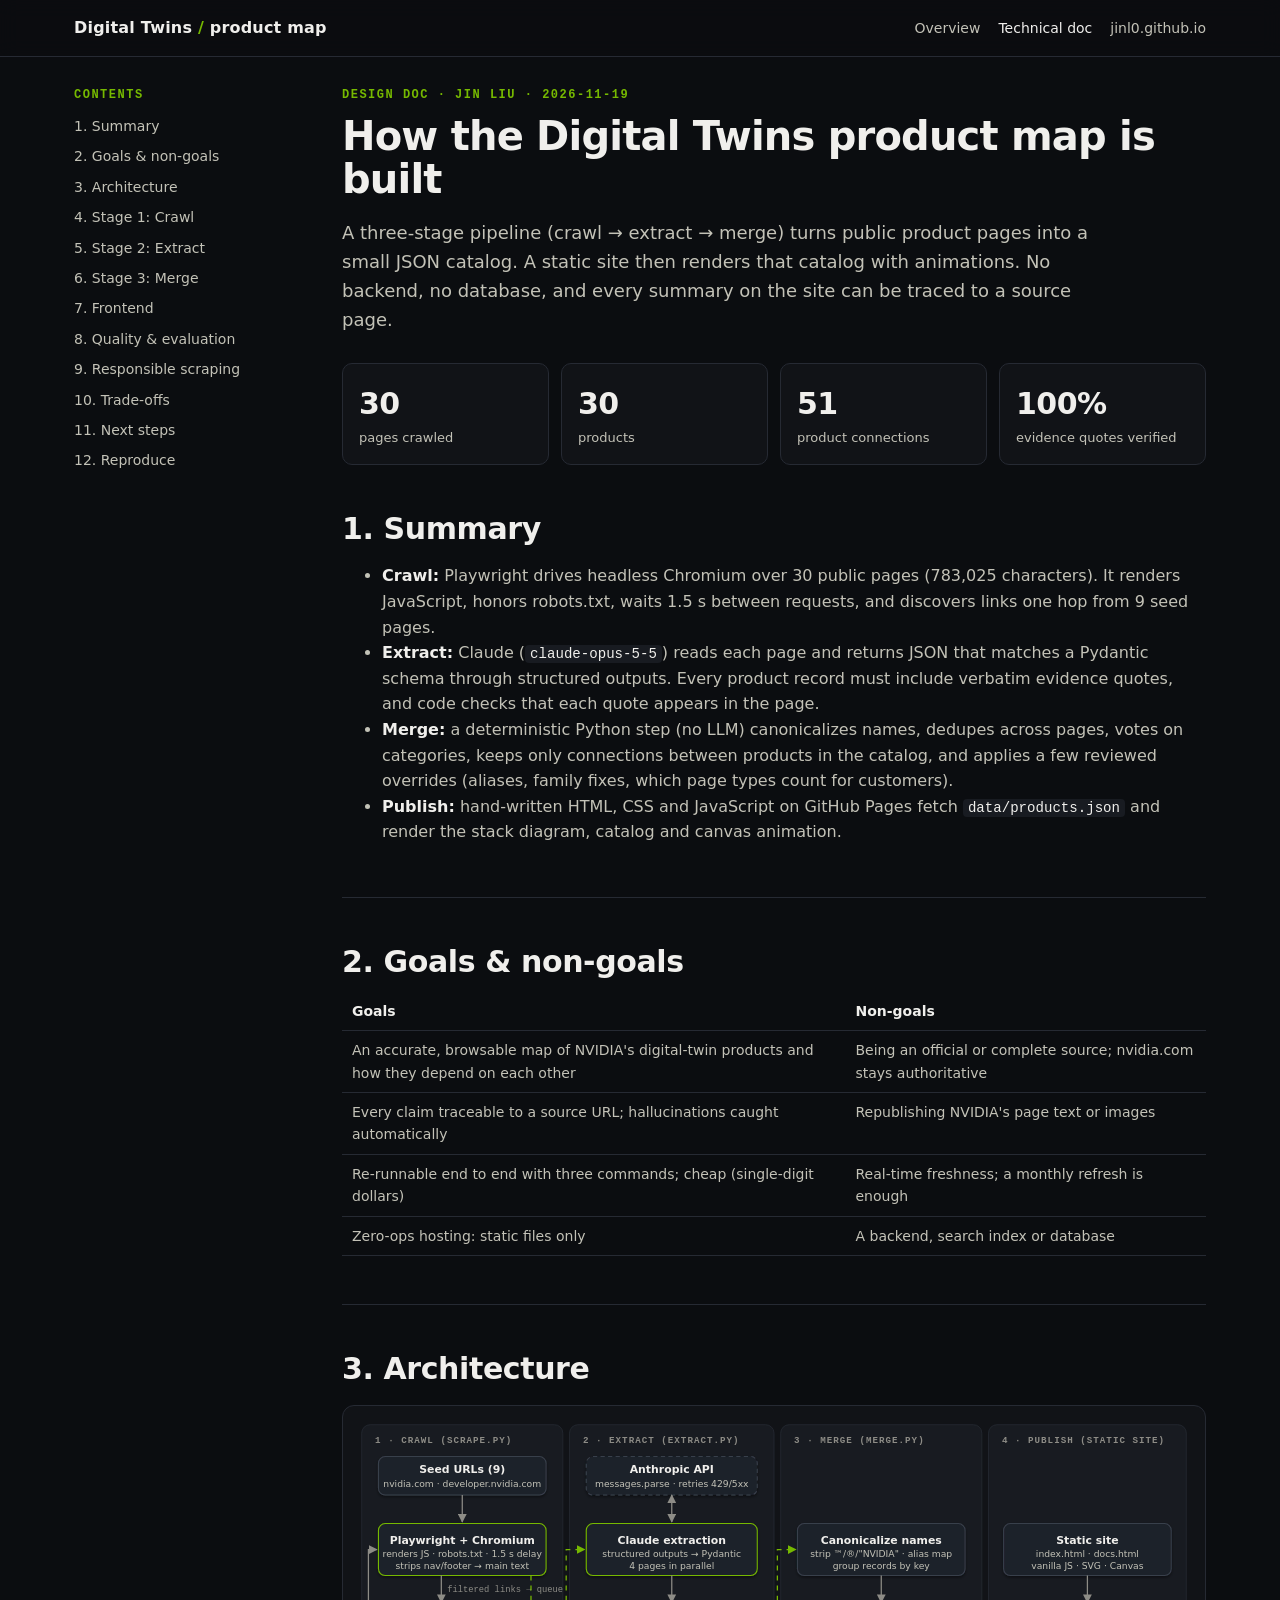
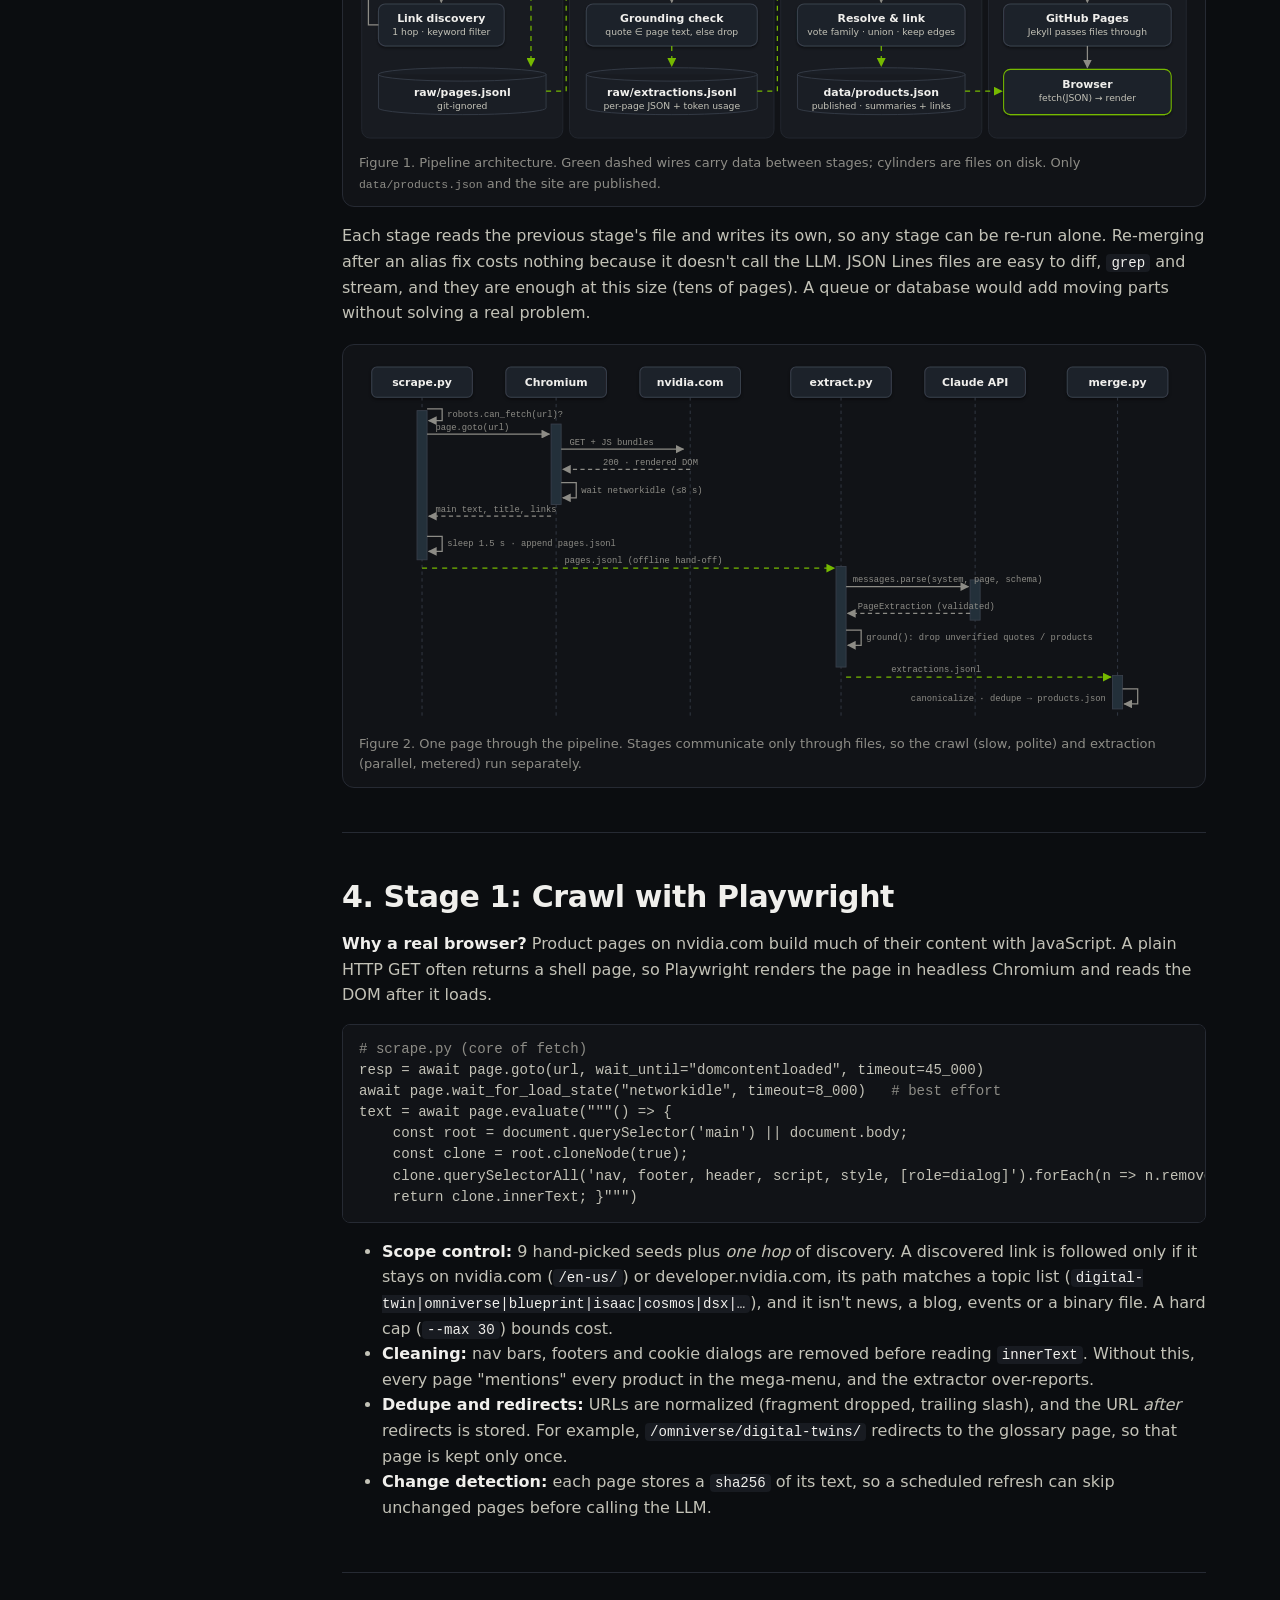
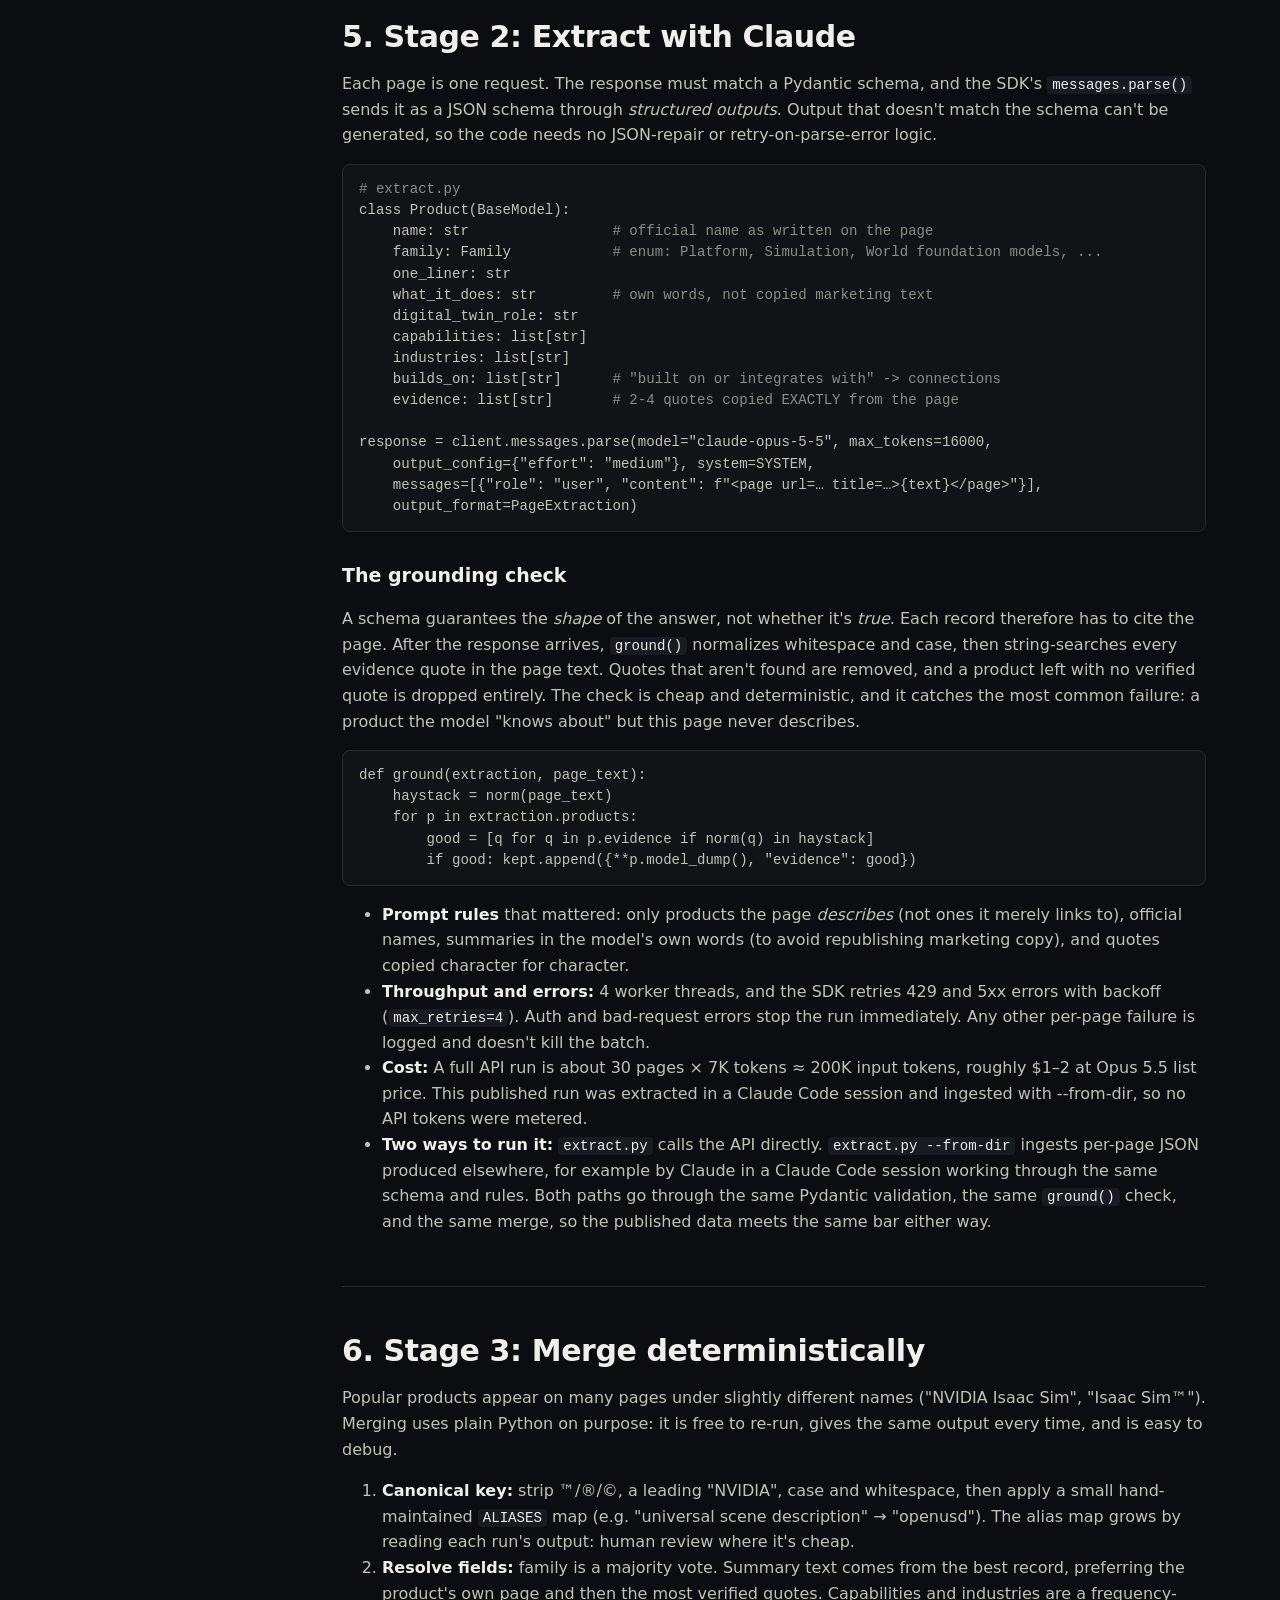
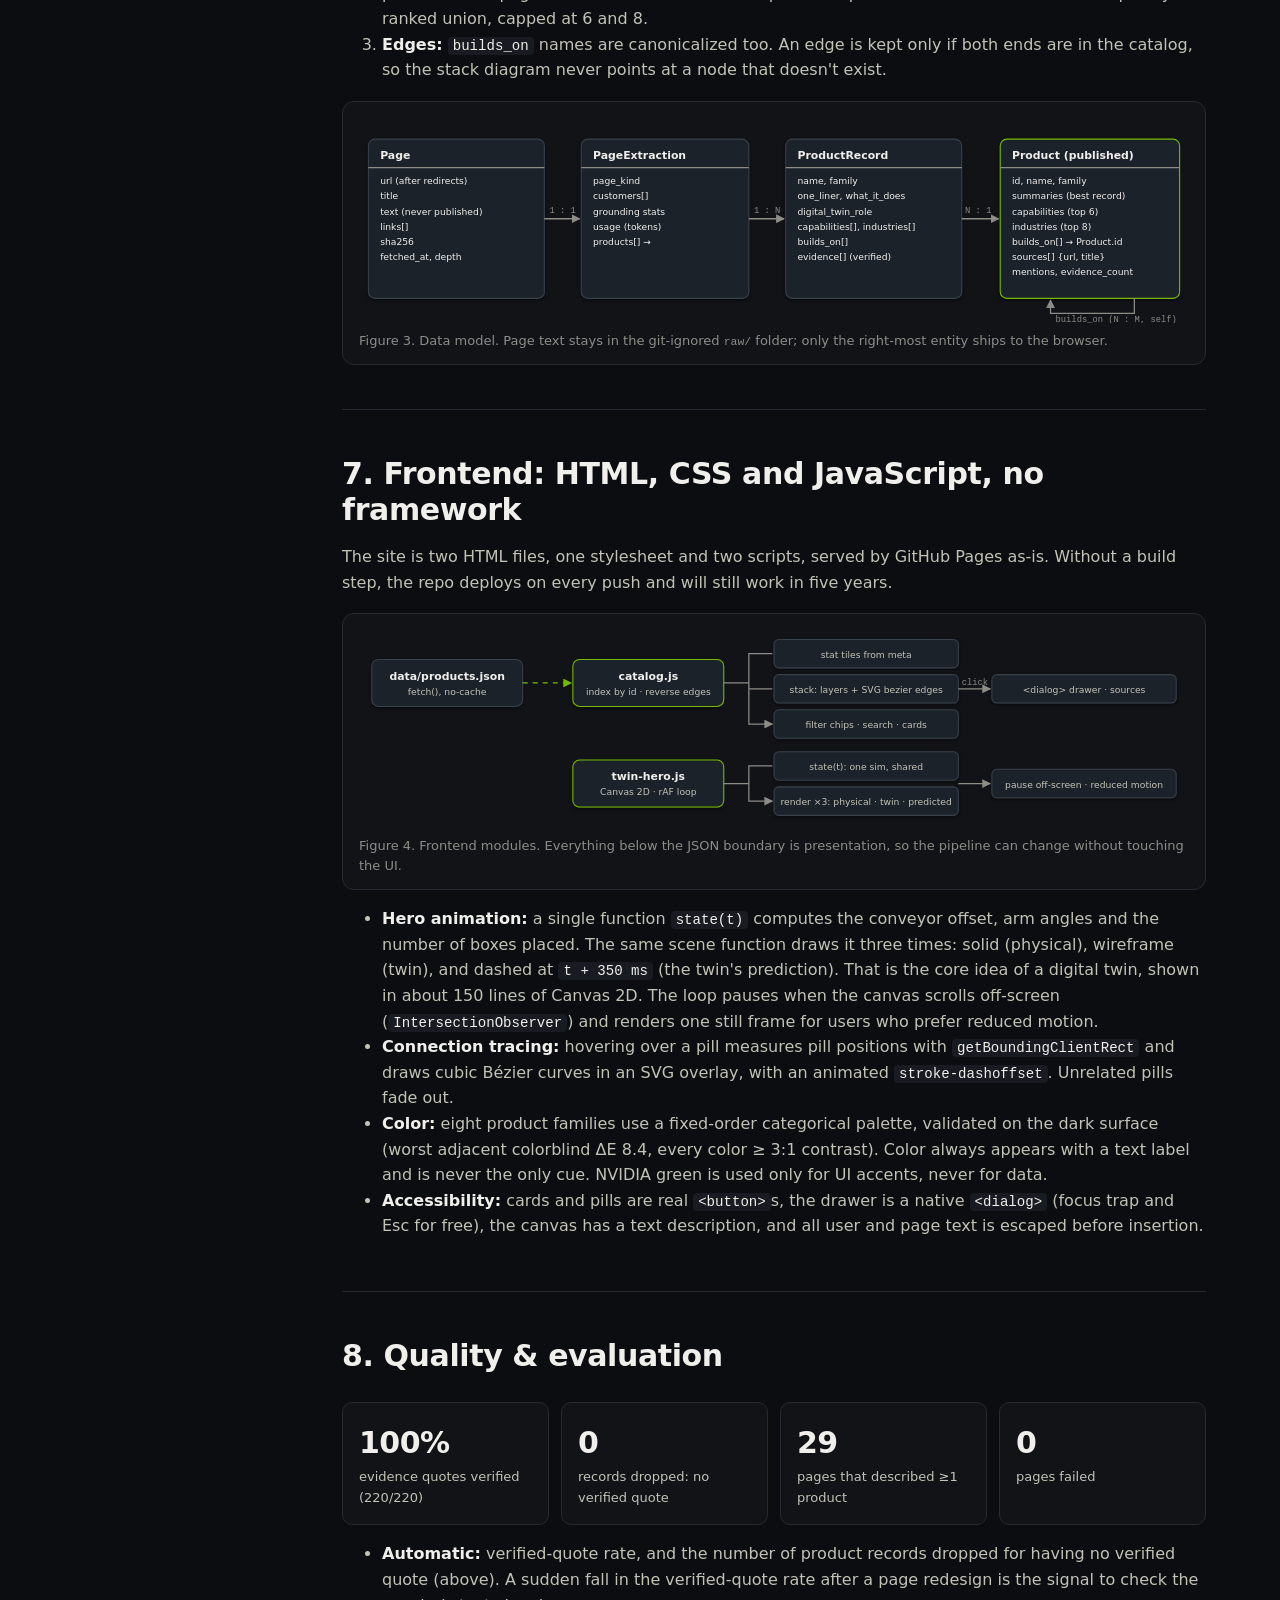
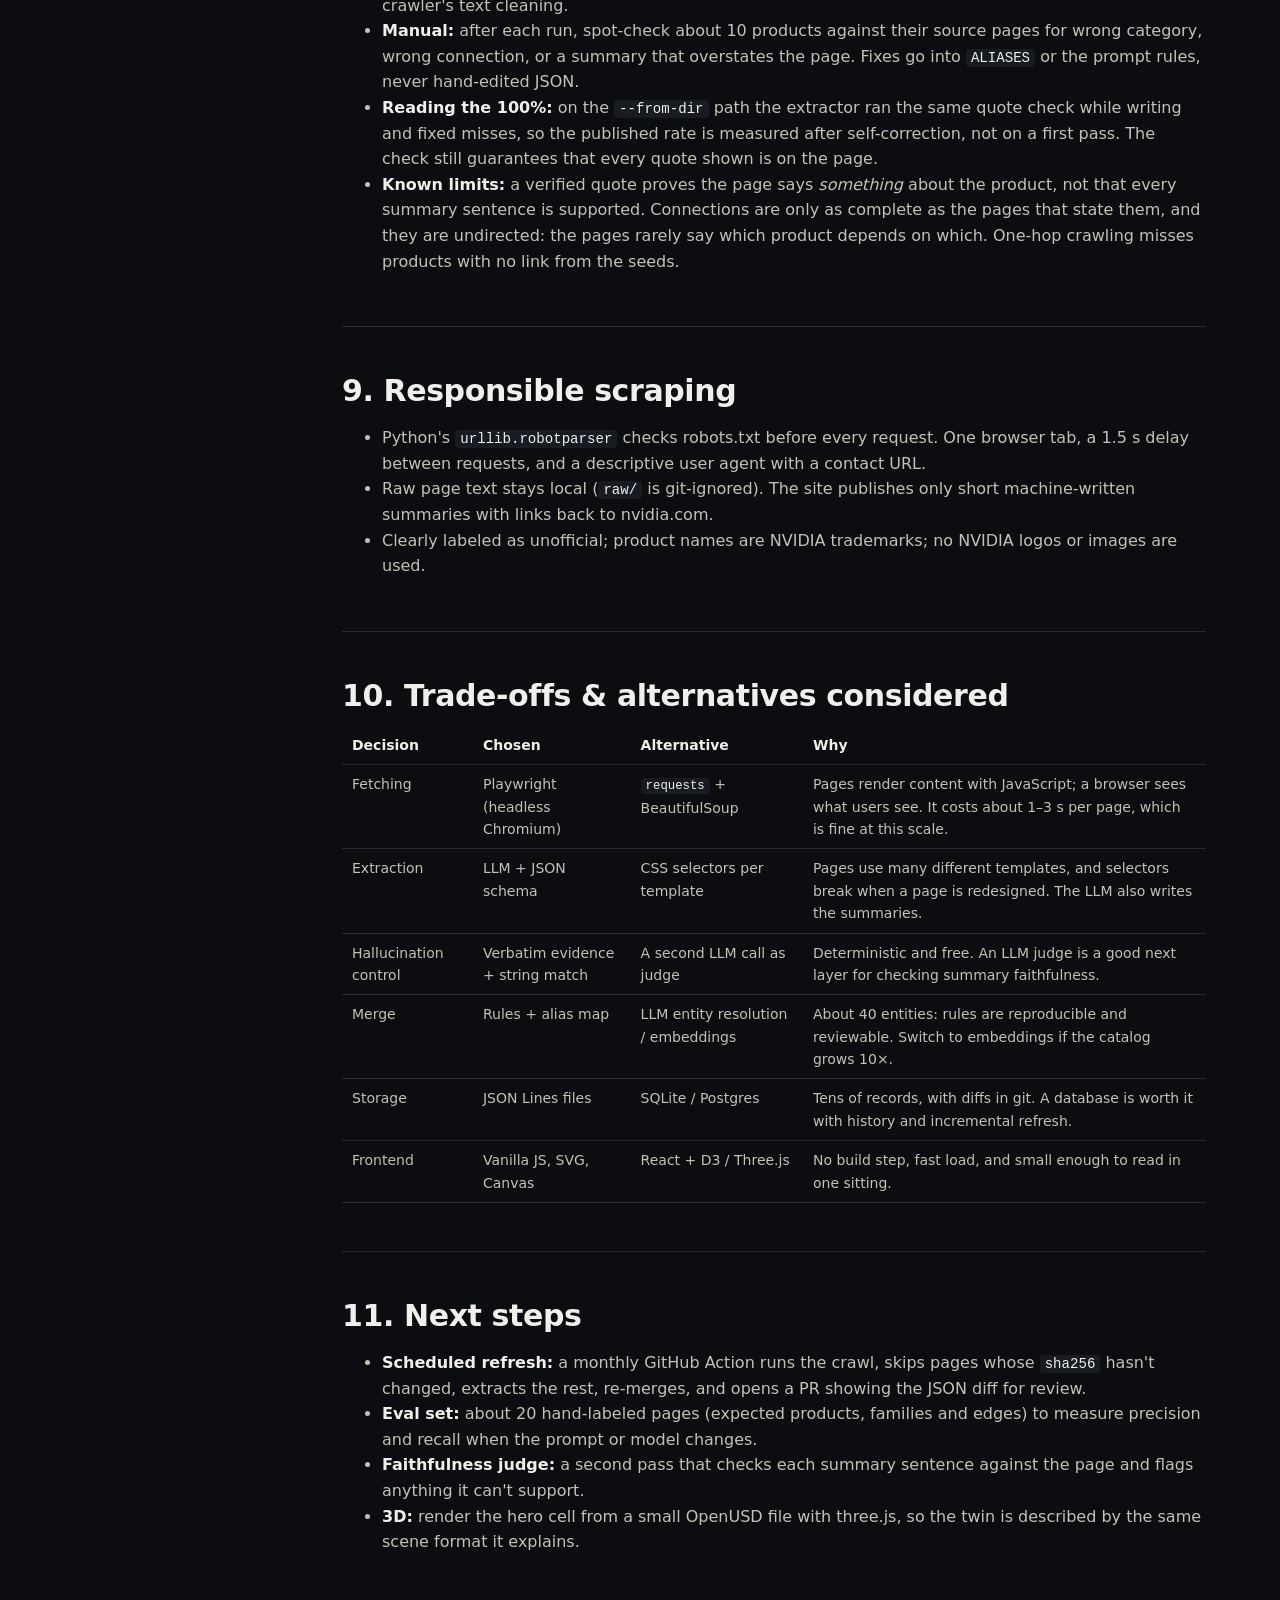
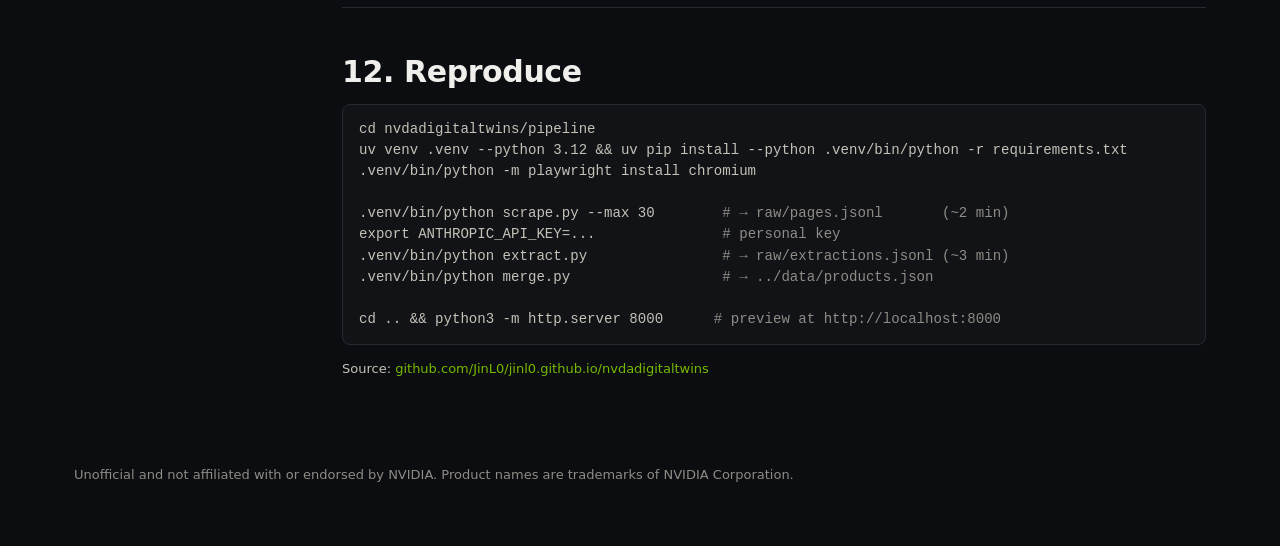
==== commit 99b215a3: "Generate product data; treat builds_on as connections; fix stack layout - data/products.json: 30 pro" ====
--- a/nvdadigitaltwins/docs.html
+++ b/nvdadigitaltwins/docs.html
@@ -65,7 +65,7 @@
             (<span data-meta-k="chars_crawled"></span> characters). It renders JavaScript, honors robots.txt, waits 1.5 s between requests, and discovers links one hop from 9 seed pages.</li>
           <li><strong>Extract:</strong> Claude (<code data-meta="model"></code>) reads each page and returns JSON that matches a Pydantic schema through
             structured outputs. Every product record must include verbatim evidence quotes, and code checks that each quote appears in the page.</li>
-          <li><strong>Merge:</strong> a deterministic Python step (no LLM) canonicalizes names, dedupes across pages, votes on categories, and keeps only dependency edges between products in the catalog.</li>
+          <li><strong>Merge:</strong> a deterministic Python step (no LLM) canonicalizes names, dedupes across pages, votes on categories, keeps only connections between products in the catalog, and applies a few reviewed overrides (aliases, family fixes, which page types count for customers).</li>
           <li><strong>Publish:</strong> hand-written HTML, CSS and JavaScript on GitHub Pages fetch <code>data/products.json</code> and render the stack diagram, catalog and canvas animation.</li>
         </ul>
       </section>
@@ -255,7 +255,7 @@
     digital_twin_role: str
     capabilities: list[str]
     industries: list[str]
-    builds_on: list[str]      <span class="c"># -> dependency edges</span>
+    builds_on: list[str]      <span class="c"># "built on or integrates with" -> connections</span>
     evidence: list[str]       <span class="c"># 2-4 quotes copied EXACTLY from the page</span>
 
 response = client.messages.parse(model="<span data-meta="model"></span>", max_tokens=16000,
@@ -274,7 +274,8 @@
         <ul>
           <li><strong>Prompt rules</strong> that mattered: only products the page <em>describes</em> (not ones it merely links to), official names, summaries in the model's own words (to avoid republishing marketing copy), and quotes copied character for character.</li>
           <li><strong>Throughput and errors:</strong> 4 worker threads, and the SDK retries 429 and 5xx errors with backoff (<code>max_retries=4</code>). Auth and bad-request errors stop the run immediately. Any other per-page failure is logged and doesn't kill the batch.</li>
-          <li><strong>Cost:</strong> this run used <span data-meta-k="tokens_in"></span> input and <span data-meta-k="tokens_out"></span> output tokens, about <span id="cost"></span> at list price.</li>
+          <li><strong>Cost:</strong> <span id="cost-line">A full API run is about 30 pages × 7K tokens ≈ 200K input tokens, roughly $1–2 at Opus 5.5 list price.</span></li>
+          <li><strong>Two ways to run it:</strong> <code>extract.py</code> calls the API directly. <code>extract.py --from-dir</code> ingests per-page JSON produced elsewhere, for example by Claude in a Claude Code session working through the same schema and rules. Both paths go through the same Pydantic validation, the same <code>ground()</code> check, and the same merge, so the published data meets the same bar either way.</li>
         </ul>
       </section>
 
@@ -354,7 +355,7 @@
           <li><strong>Hero animation:</strong> a single function <code>state(t)</code> computes the conveyor offset, arm angles and the number of boxes placed.
             The same scene function draws it three times: solid (physical), wireframe (twin), and dashed at <code>t + 350 ms</code> (the twin's prediction). That is the core idea of a digital twin, shown in about 150 lines of Canvas 2D.
             The loop pauses when the canvas scrolls off-screen (<code>IntersectionObserver</code>) and renders one still frame for users who prefer reduced motion.</li>
-          <li><strong>Dependency tracing:</strong> hovering over a pill measures pill positions with <code>getBoundingClientRect</code> and draws cubic Bézier curves in an SVG overlay, with an animated <code>stroke-dashoffset</code>. Unrelated pills fade out.</li>
+          <li><strong>Connection tracing:</strong> hovering over a pill measures pill positions with <code>getBoundingClientRect</code> and draws cubic Bézier curves in an SVG overlay, with an animated <code>stroke-dashoffset</code>. Unrelated pills fade out.</li>
           <li><strong>Color:</strong> eight product families use a fixed-order categorical palette, validated on the dark surface (worst adjacent colorblind ΔE 8.4, every color ≥ 3:1 contrast). Color always appears with a text label and is never the only cue. NVIDIA green is used only for UI accents, never for data.</li>
           <li><strong>Accessibility:</strong> cards and pills are real <code>&lt;button&gt;</code>s, the drawer is a native <code>&lt;dialog&gt;</code> (focus trap and Esc for free), the canvas has a text description, and all user and page text is escaped before insertion.</li>
         </ul>
@@ -365,8 +366,9 @@
         <div class="stats" id="quality-stats"></div>
         <ul>
           <li><strong>Automatic:</strong> verified-quote rate, and the number of product records dropped for having no verified quote (above). A sudden fall in the verified-quote rate after a page redesign is the signal to check the crawler's text cleaning.</li>
-          <li><strong>Manual:</strong> after each run, spot-check about 10 products against their source pages for wrong category, wrong dependency, or a summary that overstates the page. Fixes go into <code>ALIASES</code> or the prompt rules, never hand-edited JSON.</li>
-          <li><strong>Known limits:</strong> a verified quote proves the page says <em>something</em> about the product, not that every summary sentence is supported. Dependencies are only as complete as the pages that state them. One-hop crawling misses products with no link from the seeds.</li>
+          <li><strong>Manual:</strong> after each run, spot-check about 10 products against their source pages for wrong category, wrong connection, or a summary that overstates the page. Fixes go into <code>ALIASES</code> or the prompt rules, never hand-edited JSON.</li>
+          <li><strong>Reading the 100%:</strong> on the <code>--from-dir</code> path the extractor ran the same quote check while writing and fixed misses, so the published rate is measured after self-correction, not on a first pass. The check still guarantees that every quote shown is on the page.</li>
+          <li><strong>Known limits:</strong> a verified quote proves the page says <em>something</em> about the product, not that every summary sentence is supported. Connections are only as complete as the pages that state them, and they are undirected: the pages rarely say which product depends on which. One-hop crawling misses products with no link from the seeds.</li>
         </ul>
       </section>
 
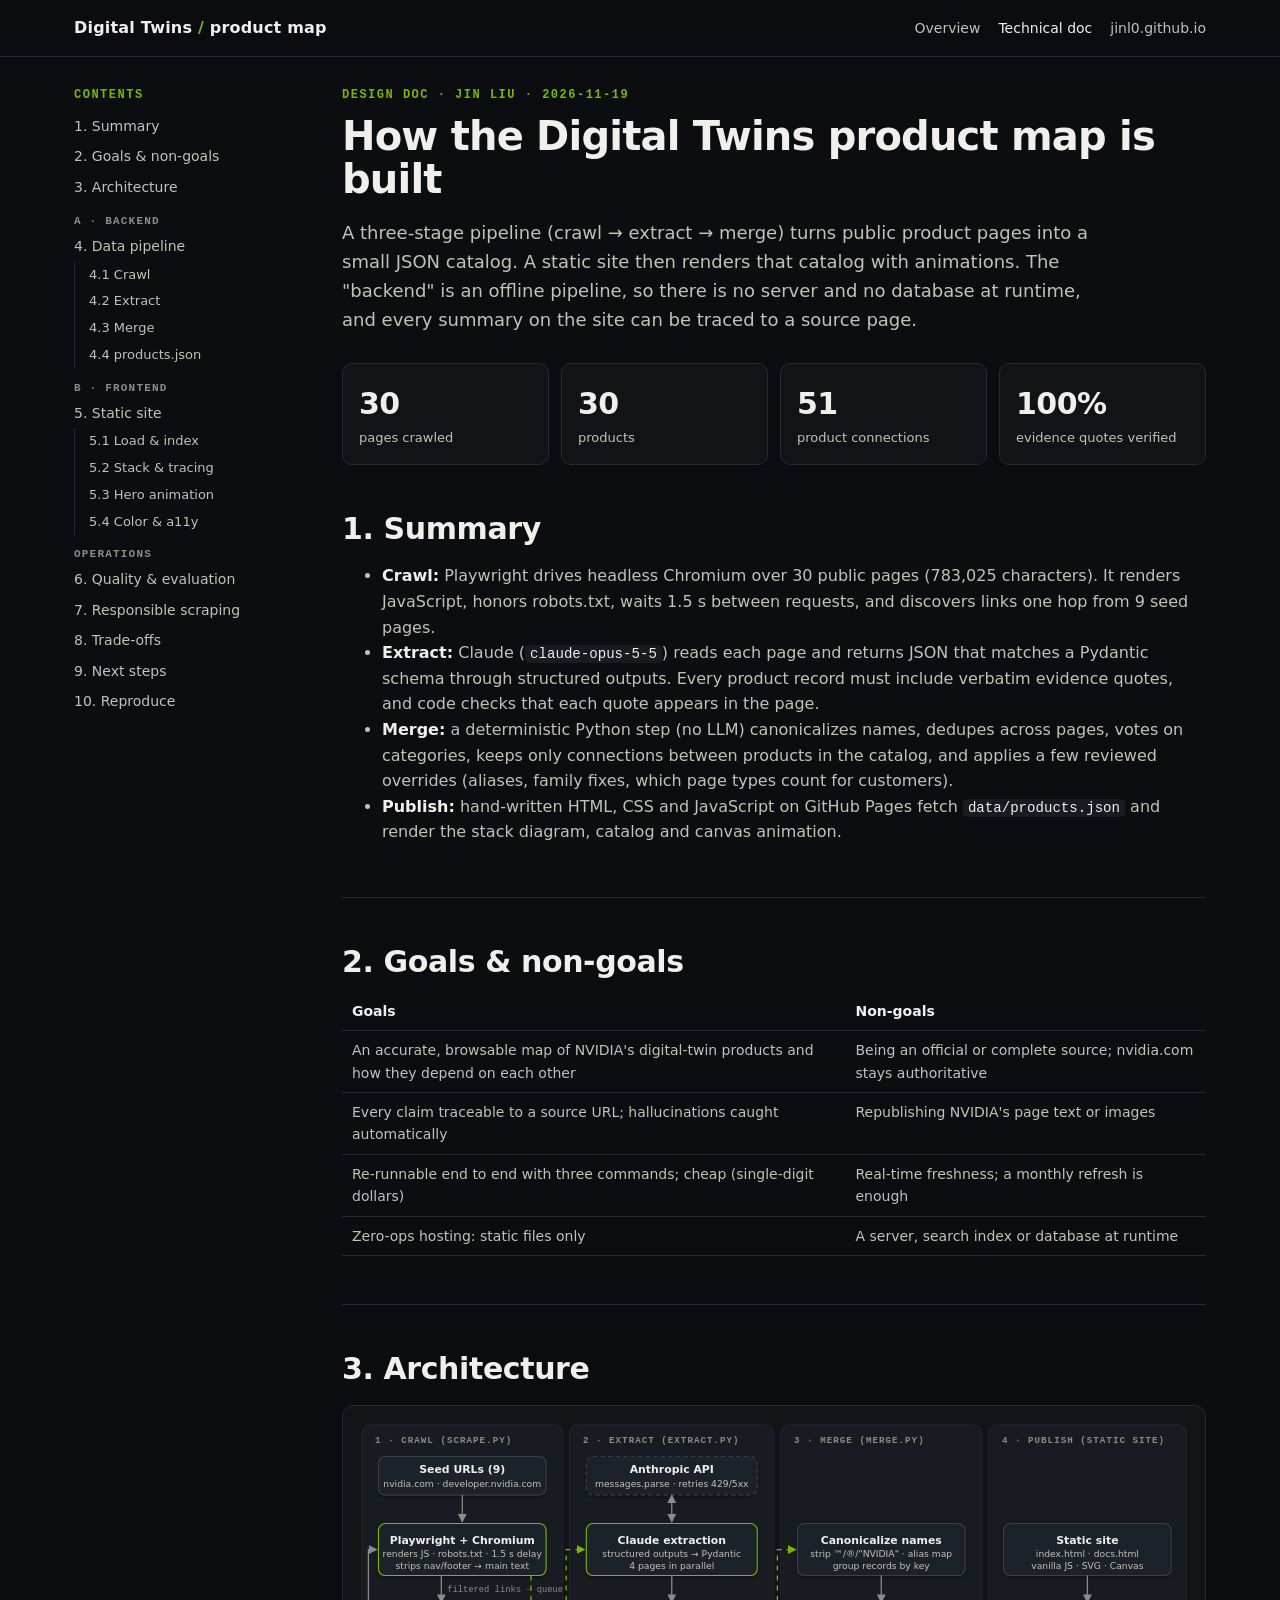
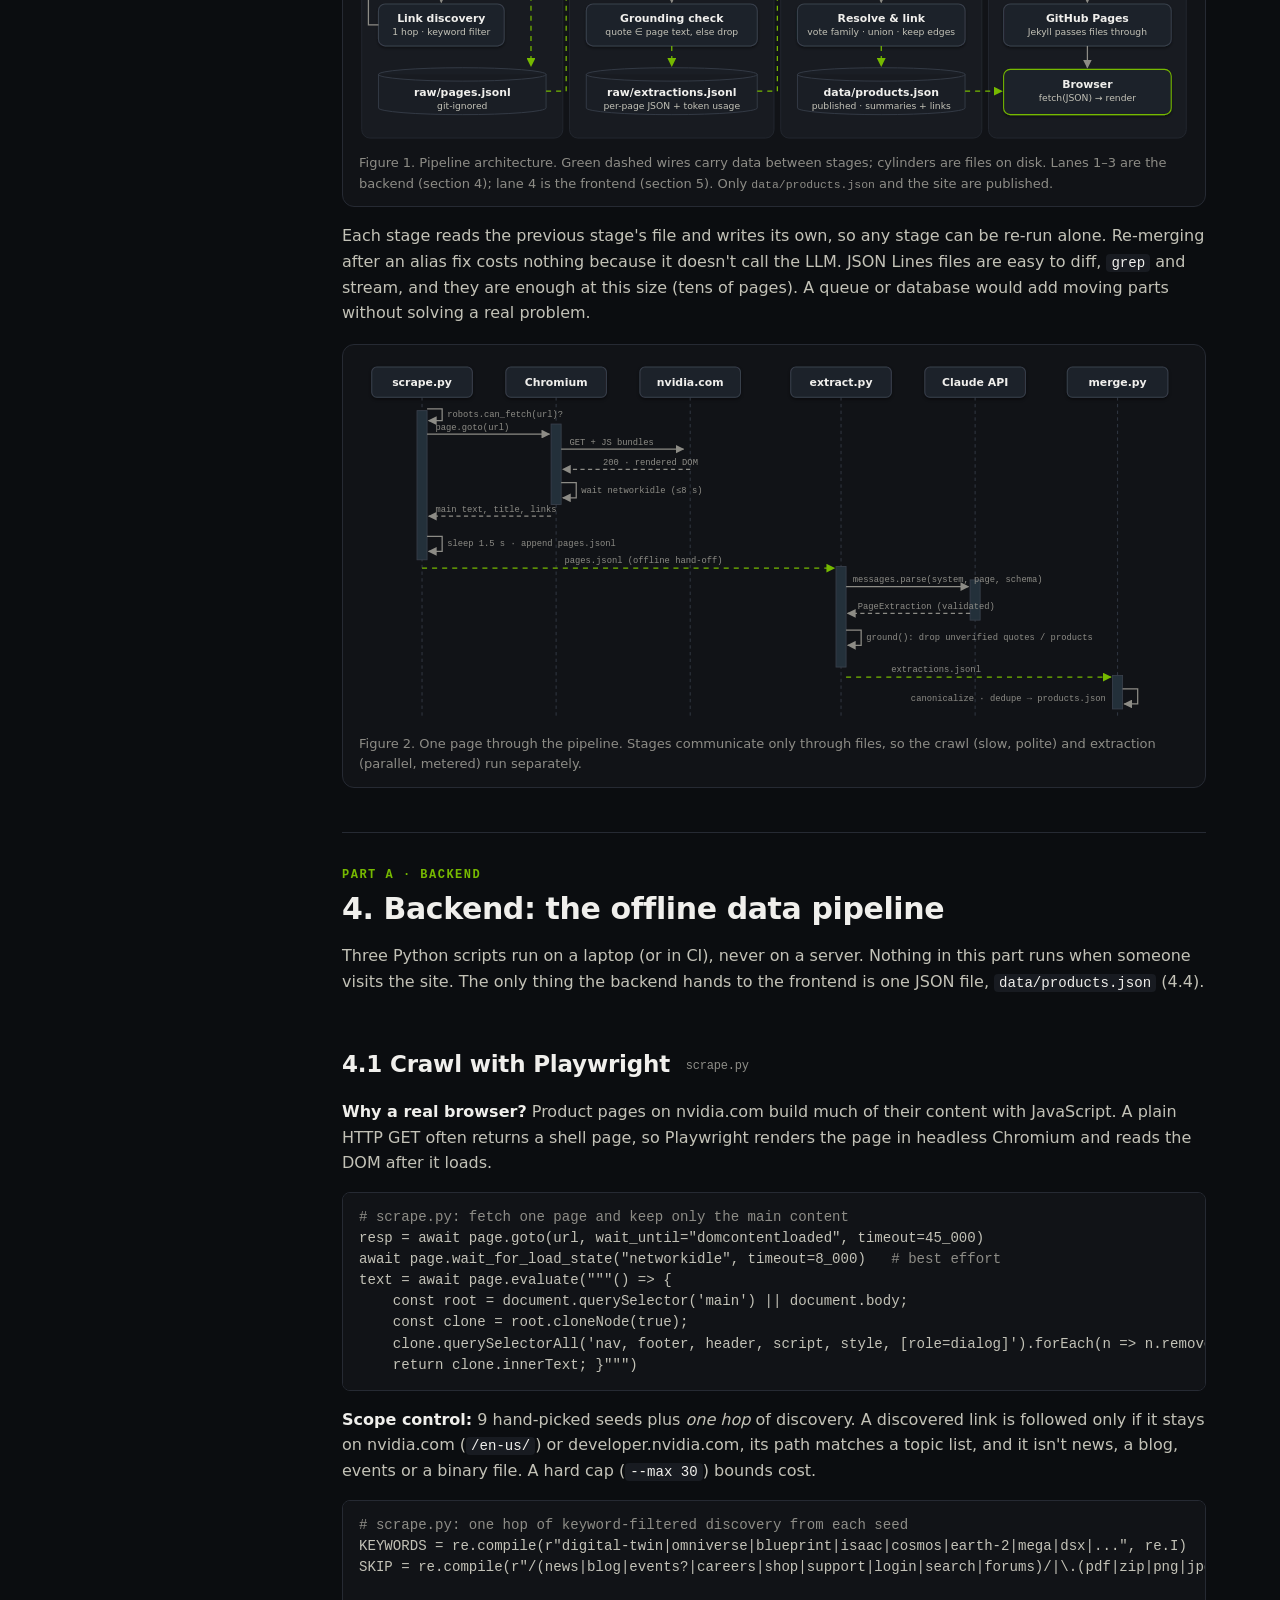
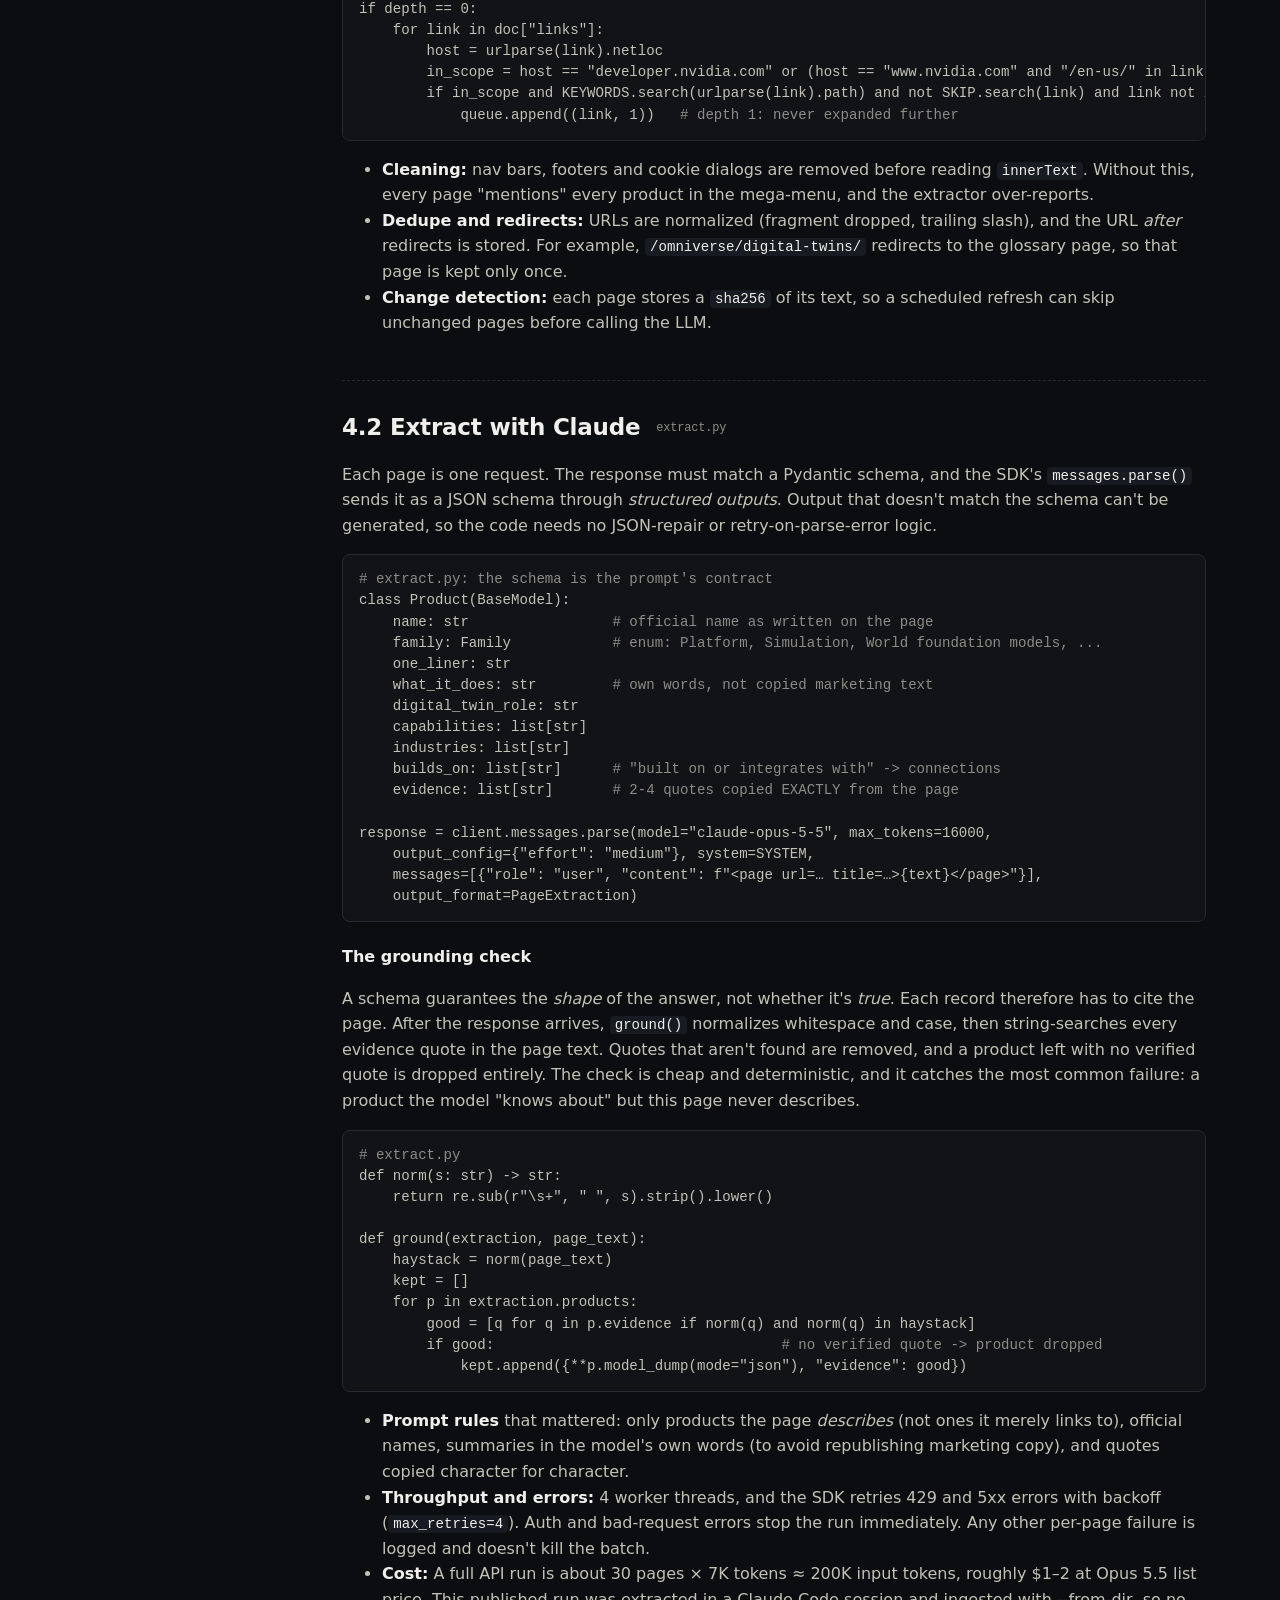
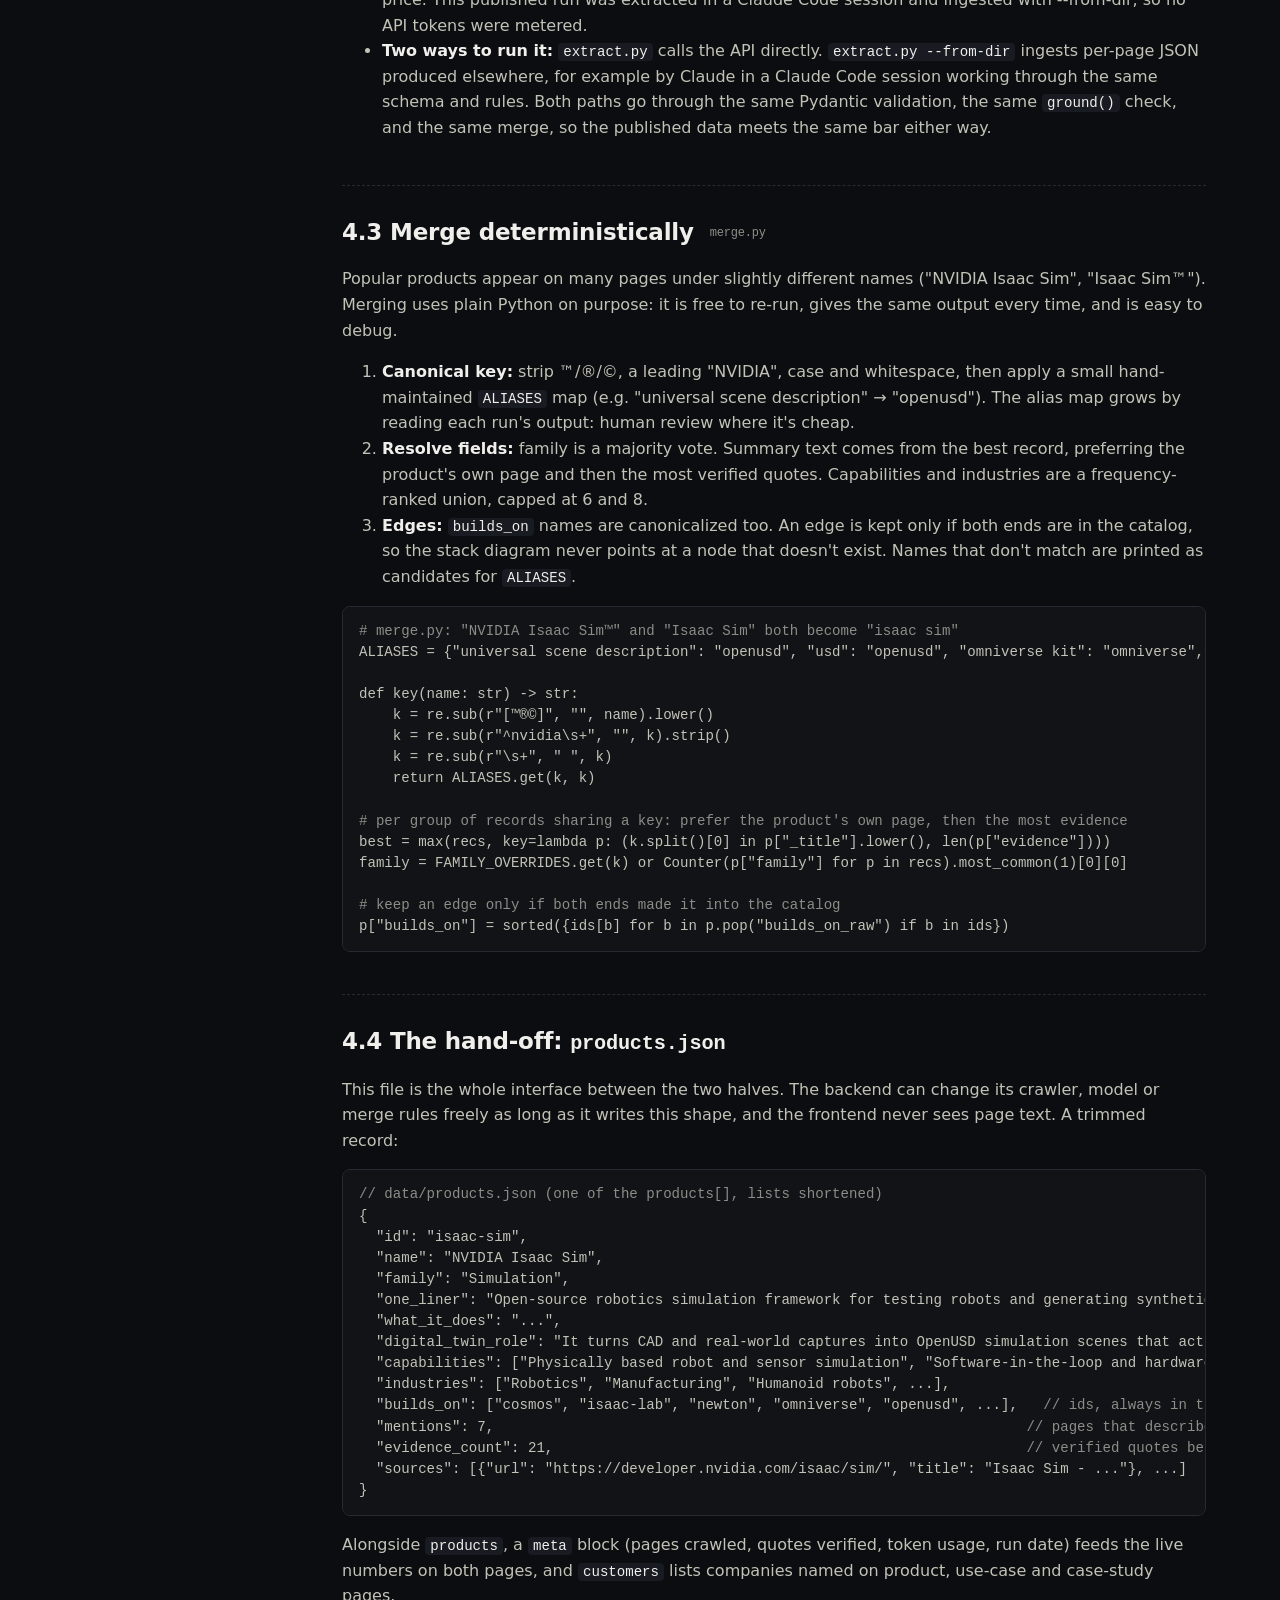
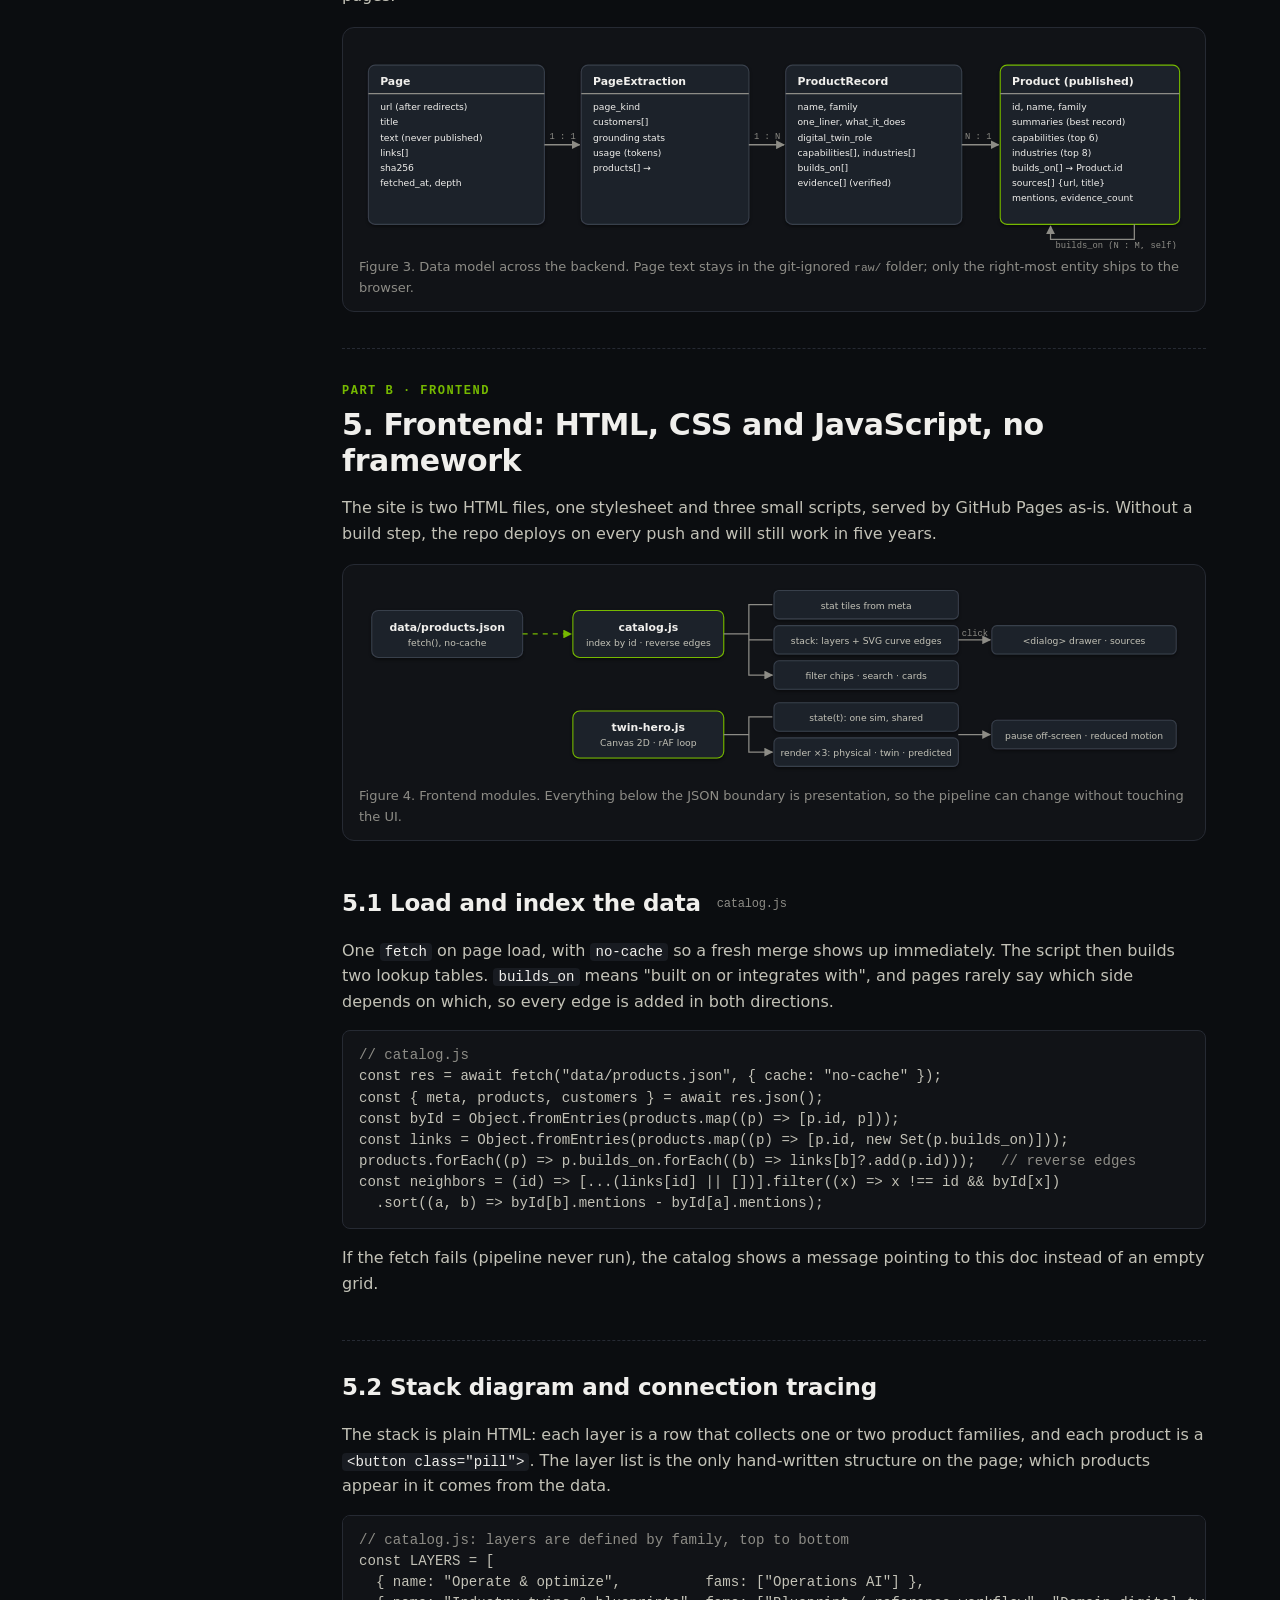
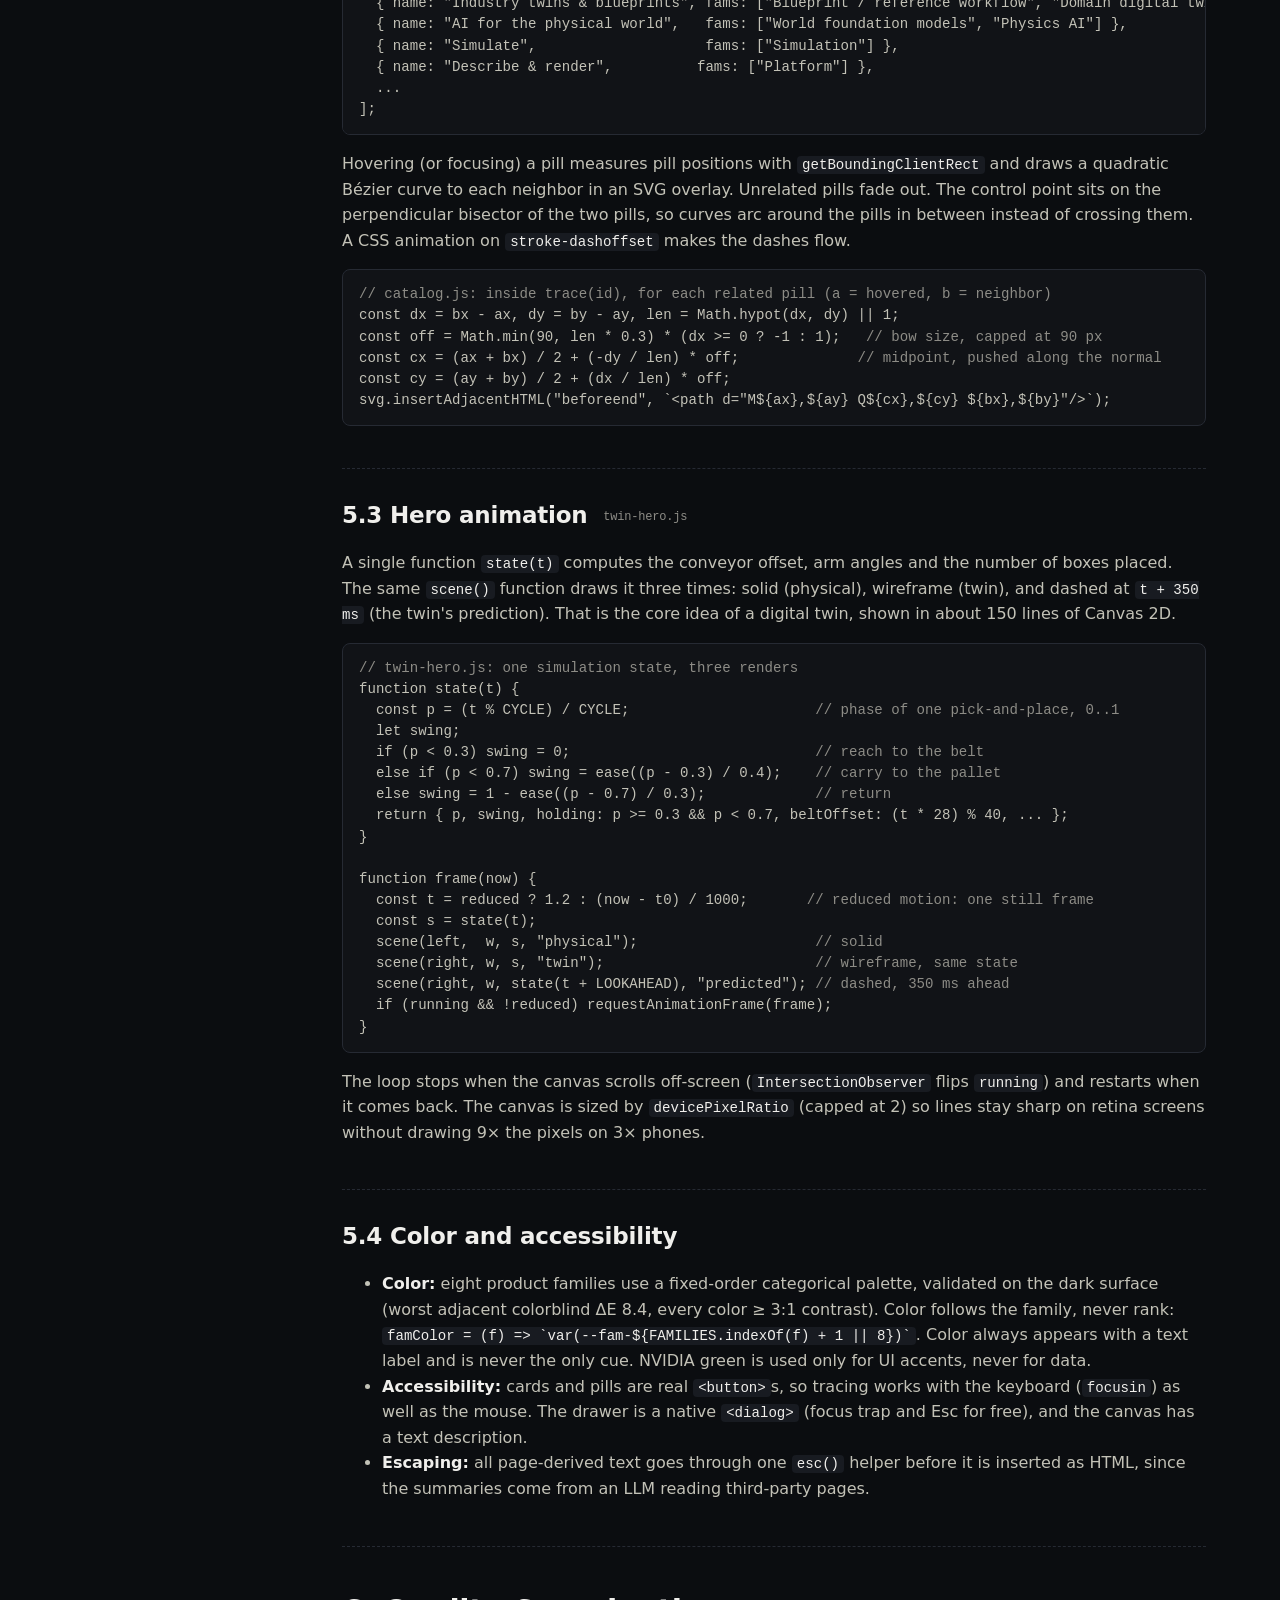
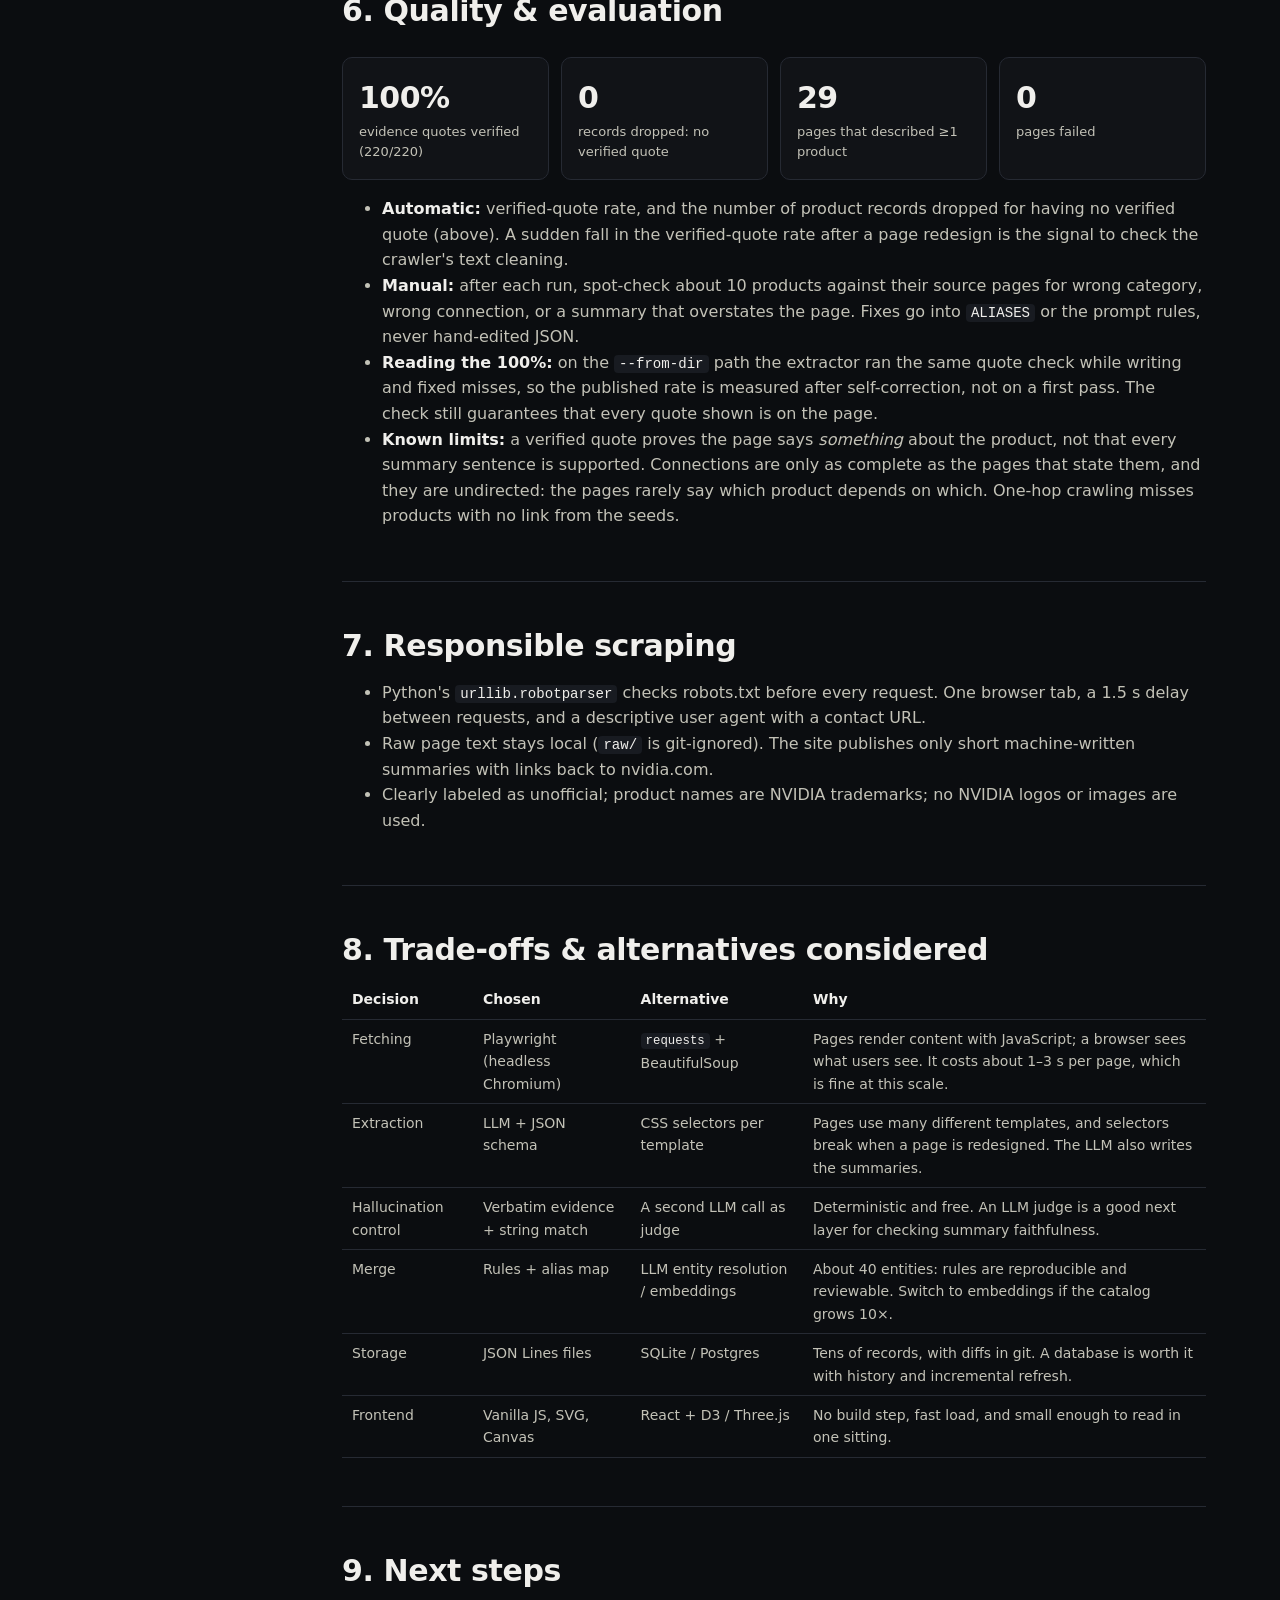
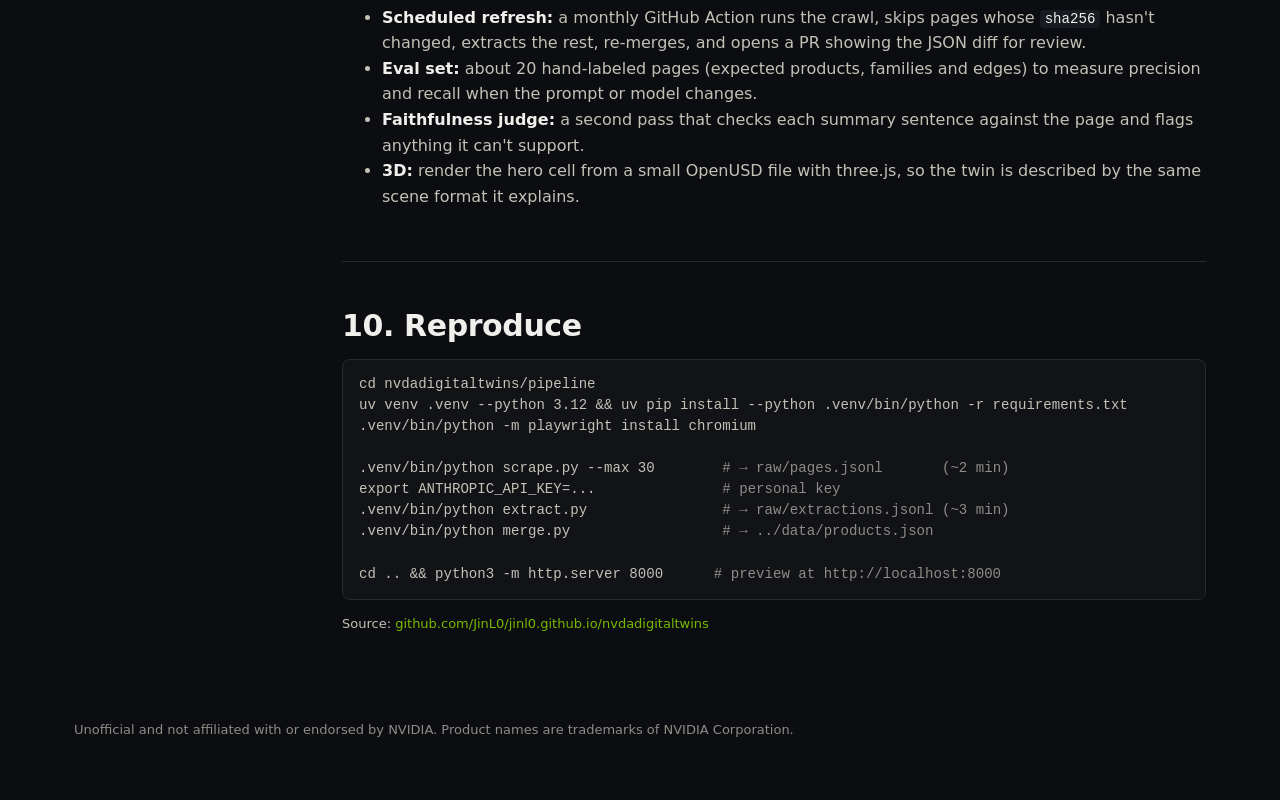
==== commit 54fc1cd7: "Docs: group pipeline stages into Backend and Frontend parts, add code examples - Restructure the tec" ====
--- a/nvdadigitaltwins/docs.html
+++ b/nvdadigitaltwins/docs.html
@@ -40,22 +40,31 @@
       <a href="#summary">1. Summary</a>
       <a href="#goals">2. Goals &amp; non-goals</a>
       <a href="#arch">3. Architecture</a>
-      <a href="#crawl">4. Stage 1: Crawl</a>
-      <a href="#extract">5. Stage 2: Extract</a>
-      <a href="#merge">6. Stage 3: Merge</a>
-      <a href="#frontend">7. Frontend</a>
-      <a href="#quality">8. Quality &amp; evaluation</a>
-      <a href="#responsible">9. Responsible scraping</a>
-      <a href="#tradeoffs">10. Trade-offs</a>
-      <a href="#next">11. Next steps</a>
-      <a href="#run">12. Reproduce</a>
+      <div class="grp">A · Backend</div>
+      <a href="#backend">4. Data pipeline</a>
+      <a class="sub" href="#crawl">4.1 Crawl</a>
+      <a class="sub" href="#extract">4.2 Extract</a>
+      <a class="sub" href="#merge">4.3 Merge</a>
+      <a class="sub" href="#contract">4.4 products.json</a>
+      <div class="grp">B · Frontend</div>
+      <a href="#frontend">5. Static site</a>
+      <a class="sub" href="#fe-data">5.1 Load &amp; index</a>
+      <a class="sub" href="#fe-stack">5.2 Stack &amp; tracing</a>
+      <a class="sub" href="#fe-hero">5.3 Hero animation</a>
+      <a class="sub" href="#fe-a11y">5.4 Color &amp; a11y</a>
+      <div class="grp">Operations</div>
+      <a href="#quality">6. Quality &amp; evaluation</a>
+      <a href="#responsible">7. Responsible scraping</a>
+      <a href="#tradeoffs">8. Trade-offs</a>
+      <a href="#next">9. Next steps</a>
+      <a href="#run">10. Reproduce</a>
     </nav>
 
     <article>
       <div class="eyebrow">Design doc · Jin Liu · <span data-meta="generated_at"></span></div>
       <h1 style="font-size:40px">How the Digital Twins product map is built</h1>
       <p class="lede">A three-stage pipeline (crawl → extract → merge) turns public product pages into a small JSON catalog.
-        A static site then renders that catalog with animations. No backend, no database, and every summary on the site can be traced to a source page.</p>
+        A static site then renders that catalog with animations. The "backend" is an offline pipeline, so there is no server and no database at runtime, and every summary on the site can be traced to a source page.</p>
       <div class="stats" id="doc-stats"></div>
 
       <section id="summary">
@@ -77,7 +86,7 @@
           <tr><td>An accurate, browsable map of NVIDIA's digital-twin products and how they depend on each other</td><td>Being an official or complete source; nvidia.com stays authoritative</td></tr>
           <tr><td>Every claim traceable to a source URL; hallucinations caught automatically</td><td>Republishing NVIDIA's page text or images</td></tr>
           <tr><td>Re-runnable end to end with three commands; cheap (single-digit dollars)</td><td>Real-time freshness; a monthly refresh is enough</td></tr>
-          <tr><td>Zero-ops hosting: static files only</td><td>A backend, search index or database</td></tr>
+          <tr><td>Zero-ops hosting: static files only</td><td>A server, search index or database at runtime</td></tr>
         </table>
       </section>
 
@@ -173,7 +182,7 @@
             <path class="wire" d="M874,272 V298" marker-end="url(#arrow)"/>
             <path class="wire flow" d="M728,326 H772" marker-end="url(#arrow-g)"/>
           </svg>
-          <figcaption>Figure 1. Pipeline architecture. Green dashed wires carry data between stages; cylinders are files on disk. Only <code>data/products.json</code> and the site are published.</figcaption>
+          <figcaption>Figure 1. Pipeline architecture. Green dashed wires carry data between stages; cylinders are files on disk. Lanes 1–3 are the backend (section 4); lane 4 is the frontend (section 5). Only <code>data/products.json</code> and the site are published.</figcaption>
         </figure>
         <p>Each stage reads the previous stage's file and writes its own, so any stage can be re-run alone. Re-merging after an alias fix costs nothing because it doesn't call the LLM.
           JSON Lines files are easy to diff, <code>grep</code> and stream, and they are enough at this size (tens of pages). A queue or database would add moving parts without solving a real problem.</p>
@@ -222,31 +231,49 @@
         </figure>
       </section>
 
-      <section id="crawl">
-        <h2>4. Stage 1: Crawl with Playwright</h2>
+      <section id="backend" class="part">
+        <div class="eyebrow">Part A · Backend</div>
+        <h2>4. Backend: the offline data pipeline</h2>
+        <p>Three Python scripts run on a laptop (or in CI), never on a server. Nothing in this part runs when someone visits the site.
+          The only thing the backend hands to the frontend is one JSON file, <code>data/products.json</code> (4.4).</p>
+      </section>
+
+      <section id="crawl" class="sub">
+        <h3>4.1 Crawl with Playwright <span class="file">scrape.py</span></h3>
         <p><strong>Why a real browser?</strong> Product pages on nvidia.com build much of their content with JavaScript. A plain HTTP GET often returns a shell page,
           so Playwright renders the page in headless Chromium and reads the DOM after it loads.</p>
-        <pre><span class="c"># scrape.py (core of fetch)</span>
+        <pre><span class="c"># scrape.py: fetch one page and keep only the main content</span>
 resp = await page.goto(url, wait_until="domcontentloaded", timeout=45_000)
 await page.wait_for_load_state("networkidle", timeout=8_000)   <span class="c"># best effort</span>
-text = await page.evaluate("""() => {
+text = await page.evaluate("""() =&gt; {
     const root = document.querySelector('main') || document.body;
     const clone = root.cloneNode(true);
-    clone.querySelectorAll('nav, footer, header, script, style, [role=dialog]').forEach(n => n.remove());
+    clone.querySelectorAll('nav, footer, header, script, style, [role=dialog]').forEach(n =&gt; n.remove());
     return clone.innerText; }""")</pre>
-        <ul>
-          <li><strong>Scope control:</strong> 9 hand-picked seeds plus <em>one hop</em> of discovery. A discovered link is followed only if it stays on nvidia.com (<code>/en-us/</code>) or developer.nvidia.com, its path matches a topic list (<code>digital-twin|omniverse|blueprint|isaac|cosmos|dsx|…</code>), and it isn't news, a blog, events or a binary file. A hard cap (<code>--max 30</code>) bounds cost.</li>
+        <p><strong>Scope control:</strong> 9 hand-picked seeds plus <em>one hop</em> of discovery. A discovered link is followed only if it stays on nvidia.com (<code>/en-us/</code>) or developer.nvidia.com,
+          its path matches a topic list, and it isn't news, a blog, events or a binary file. A hard cap (<code>--max 30</code>) bounds cost.</p>
+        <pre><span class="c"># scrape.py: one hop of keyword-filtered discovery from each seed</span>
+KEYWORDS = re.compile(r"digital-twin|omniverse|blueprint|isaac|cosmos|earth-2|mega|dsx|...", re.I)
+SKIP = re.compile(r"/(news|blog|events?|careers|shop|support|login|search|forums)/|\.(pdf|zip|png|jpg|mp4)$", re.I)
+
+if depth == 0:
+    for link in doc["links"]:
+        host = urlparse(link).netloc
+        in_scope = host == "developer.nvidia.com" or (host == "www.nvidia.com" and "/en-us/" in link)
+        if in_scope and KEYWORDS.search(urlparse(link).path) and not SKIP.search(link) and link not in seen:
+            queue.append((link, 1))   <span class="c"># depth 1: never expanded further</span></pre>
+        <ul>
           <li><strong>Cleaning:</strong> nav bars, footers and cookie dialogs are removed before reading <code>innerText</code>. Without this, every page "mentions" every product in the mega-menu, and the extractor over-reports.</li>
           <li><strong>Dedupe and redirects:</strong> URLs are normalized (fragment dropped, trailing slash), and the URL <em>after</em> redirects is stored. For example, <code>/omniverse/digital-twins/</code> redirects to the glossary page, so that page is kept only once.</li>
           <li><strong>Change detection:</strong> each page stores a <code>sha256</code> of its text, so a scheduled refresh can skip unchanged pages before calling the LLM.</li>
         </ul>
       </section>
 
-      <section id="extract">
-        <h2>5. Stage 2: Extract with Claude</h2>
+      <section id="extract" class="sub">
+        <h3>4.2 Extract with Claude <span class="file">extract.py</span></h3>
         <p>Each page is one request. The response must match a Pydantic schema, and the SDK's <code>messages.parse()</code> sends it as a JSON schema through
           <em>structured outputs</em>. Output that doesn't match the schema can't be generated, so the code needs no JSON-repair or retry-on-parse-error logic.</p>
-        <pre><span class="c"># extract.py</span>
+        <pre><span class="c"># extract.py: the schema is the prompt's contract</span>
 class Product(BaseModel):
     name: str                 <span class="c"># official name as written on the page</span>
     family: Family            <span class="c"># enum: Platform, Simulation, World foundation models, ...</span>
@@ -255,22 +282,28 @@
     digital_twin_role: str
     capabilities: list[str]
     industries: list[str]
-    builds_on: list[str]      <span class="c"># "built on or integrates with" -> connections</span>
+    builds_on: list[str]      <span class="c"># "built on or integrates with" -&gt; connections</span>
     evidence: list[str]       <span class="c"># 2-4 quotes copied EXACTLY from the page</span>
 
 response = client.messages.parse(model="<span data-meta="model"></span>", max_tokens=16000,
     output_config={"effort": "medium"}, system=SYSTEM,
     messages=[{"role": "user", "content": f"&lt;page url=… title=…&gt;{text}&lt;/page&gt;"}],
     output_format=PageExtraction)</pre>
-        <h3>The grounding check</h3>
+        <h4>The grounding check</h4>
         <p>A schema guarantees the <em>shape</em> of the answer, not whether it's <em>true</em>. Each record therefore has to cite the page.
           After the response arrives, <code>ground()</code> normalizes whitespace and case, then string-searches every evidence quote in the page text.
           Quotes that aren't found are removed, and a product left with no verified quote is dropped entirely. The check is cheap and deterministic, and it catches the most common failure: a product the model "knows about" but this page never describes.</p>
-        <pre>def ground(extraction, page_text):
+        <pre><span class="c"># extract.py</span>
+def norm(s: str) -&gt; str:
+    return re.sub(r"\s+", " ", s).strip().lower()
+
+def ground(extraction, page_text):
     haystack = norm(page_text)
+    kept = []
     for p in extraction.products:
-        good = [q for q in p.evidence if norm(q) in haystack]
-        if good: kept.append({**p.model_dump(), "evidence": good})</pre>
+        good = [q for q in p.evidence if norm(q) and norm(q) in haystack]
+        if good:                                  <span class="c"># no verified quote -&gt; product dropped</span>
+            kept.append({**p.model_dump(mode="json"), "evidence": good})</pre>
         <ul>
           <li><strong>Prompt rules</strong> that mattered: only products the page <em>describes</em> (not ones it merely links to), official names, summaries in the model's own words (to avoid republishing marketing copy), and quotes copied character for character.</li>
           <li><strong>Throughput and errors:</strong> 4 worker threads, and the SDK retries 429 and 5xx errors with backoff (<code>max_retries=4</code>). Auth and bad-request errors stop the run immediately. Any other per-page failure is logged and doesn't kill the batch.</li>
@@ -279,14 +312,51 @@
         </ul>
       </section>
 
-      <section id="merge">
-        <h2>6. Stage 3: Merge deterministically</h2>
+      <section id="merge" class="sub">
+        <h3>4.3 Merge deterministically <span class="file">merge.py</span></h3>
         <p>Popular products appear on many pages under slightly different names ("NVIDIA Isaac Sim", "Isaac Sim™"). Merging uses plain Python on purpose: it is free to re-run, gives the same output every time, and is easy to debug.</p>
         <ol>
           <li><strong>Canonical key:</strong> strip ™/®/©, a leading "NVIDIA", case and whitespace, then apply a small hand-maintained <code>ALIASES</code> map (e.g. "universal scene description" → "openusd"). The alias map grows by reading each run's output: human review where it's cheap.</li>
           <li><strong>Resolve fields:</strong> family is a majority vote. Summary text comes from the best record, preferring the product's own page and then the most verified quotes. Capabilities and industries are a frequency-ranked union, capped at 6 and 8.</li>
-          <li><strong>Edges:</strong> <code>builds_on</code> names are canonicalized too. An edge is kept only if both ends are in the catalog, so the stack diagram never points at a node that doesn't exist.</li>
+          <li><strong>Edges:</strong> <code>builds_on</code> names are canonicalized too. An edge is kept only if both ends are in the catalog, so the stack diagram never points at a node that doesn't exist. Names that don't match are printed as candidates for <code>ALIASES</code>.</li>
         </ol>
+        <pre><span class="c"># merge.py: "NVIDIA Isaac Sim™" and "Isaac Sim" both become "isaac sim"</span>
+ALIASES = {"universal scene description": "openusd", "usd": "openusd", "omniverse kit": "omniverse", ...}
+
+def key(name: str) -&gt; str:
+    k = re.sub(r"[™®©]", "", name).lower()
+    k = re.sub(r"^nvidia\s+", "", k).strip()
+    k = re.sub(r"\s+", " ", k)
+    return ALIASES.get(k, k)
+
+<span class="c"># per group of records sharing a key: prefer the product's own page, then the most evidence</span>
+best = max(recs, key=lambda p: (k.split()[0] in p["_title"].lower(), len(p["evidence"])))
+family = FAMILY_OVERRIDES.get(k) or Counter(p["family"] for p in recs).most_common(1)[0][0]
+
+<span class="c"># keep an edge only if both ends made it into the catalog</span>
+p["builds_on"] = sorted({ids[b] for b in p.pop("builds_on_raw") if b in ids})</pre>
+      </section>
+
+      <section id="contract" class="sub">
+        <h3>4.4 The hand-off: <code>products.json</code></h3>
+        <p>This file is the whole interface between the two halves. The backend can change its crawler, model or merge rules freely as long as it writes this shape, and the frontend never sees page text.
+          A trimmed record:</p>
+        <pre><span class="c">// data/products.json (one of the products[], lists shortened)</span>
+{
+  "id": "isaac-sim",
+  "name": "NVIDIA Isaac Sim",
+  "family": "Simulation",
+  "one_liner": "Open-source robotics simulation framework for testing robots and generating synthetic data ...",
+  "what_it_does": "...",
+  "digital_twin_role": "It turns CAD and real-world captures into OpenUSD simulation scenes that act as digital twins ...",
+  "capabilities": ["Physically based robot and sensor simulation", "Software-in-the-loop and hardware-in-the-loop testing", ...],
+  "industries": ["Robotics", "Manufacturing", "Humanoid robots", ...],
+  "builds_on": ["cosmos", "isaac-lab", "newton", "omniverse", "openusd", ...],   <span class="c">// ids, always in the catalog</span>
+  "mentions": 7,                                                               <span class="c">// pages that described it</span>
+  "evidence_count": 21,                                                        <span class="c">// verified quotes behind it</span>
+  "sources": [{"url": "https://developer.nvidia.com/isaac/sim/", "title": "Isaac Sim - ..."}, ...]
+}</pre>
+        <p>Alongside <code>products</code>, a <code>meta</code> block (pages crawled, quotes verified, token usage, run date) feeds the live numbers on both pages, and <code>customers</code> lists companies named on product, use-case and case-study pages.</p>
         <figure class="diagram">
           <svg class="dg" viewBox="0 0 1000 250" role="img" aria-labelledby="d3t">
             <title id="d3t">Data model: Page to PageExtraction to ProductRecord to Product</title>
@@ -314,13 +384,14 @@
             <path class="wire" d="M724,125 H768" marker-end="url(#arrow)"/><text class="lbl" x="728" y="118">N : 1</text>
             <path class="wire" d="M930,220 V238 H830 V222" marker-end="url(#arrow)"/><text class="lbl" x="836" y="248">builds_on (N : M, self)</text>
           </svg>
-          <figcaption>Figure 3. Data model. Page text stays in the git-ignored <code>raw/</code> folder; only the right-most entity ships to the browser.</figcaption>
+          <figcaption>Figure 3. Data model across the backend. Page text stays in the git-ignored <code>raw/</code> folder; only the right-most entity ships to the browser.</figcaption>
         </figure>
       </section>
 
-      <section id="frontend">
-        <h2>7. Frontend: HTML, CSS and JavaScript, no framework</h2>
-        <p>The site is two HTML files, one stylesheet and two scripts, served by GitHub Pages as-is. Without a build step, the repo deploys on every push and will still work in five years.</p>
+      <section id="frontend" class="part">
+        <div class="eyebrow">Part B · Frontend</div>
+        <h2>5. Frontend: HTML, CSS and JavaScript, no framework</h2>
+        <p>The site is two HTML files, one stylesheet and three small scripts, served by GitHub Pages as-is. Without a build step, the repo deploys on every push and will still work in five years.</p>
         <figure class="diagram">
           <svg class="dg" viewBox="0 0 1000 240" role="img" aria-labelledby="d4t">
             <title id="d4t">Frontend modules</title>
@@ -336,7 +407,7 @@
             <text class="t1" x="110" y="64" text-anchor="middle">data/products.json</text><text class="t2" x="110" y="82" text-anchor="middle">fetch(), no-cache</text>
             <text class="t1" x="350" y="64" text-anchor="middle">catalog.js</text><text class="t2" x="350" y="82" text-anchor="middle">index by id · reverse edges</text>
             <text class="t2" x="610" y="38" text-anchor="middle">stat tiles from meta</text>
-            <text class="t2" x="610" y="80" text-anchor="middle">stack: layers + SVG bezier edges</text>
+            <text class="t2" x="610" y="80" text-anchor="middle">stack: layers + SVG curve edges</text>
             <text class="t2" x="610" y="122" text-anchor="middle">filter chips · search · cards</text>
             <text class="t2" x="870" y="80" text-anchor="middle">&lt;dialog&gt; drawer · sources</text>
             <text class="t1" x="350" y="184" text-anchor="middle">twin-hero.js</text><text class="t2" x="350" y="202" text-anchor="middle">Canvas 2D · rAF loop</text>
@@ -351,18 +422,86 @@
           </svg>
           <figcaption>Figure 4. Frontend modules. Everything below the JSON boundary is presentation, so the pipeline can change without touching the UI.</figcaption>
         </figure>
-        <ul>
-          <li><strong>Hero animation:</strong> a single function <code>state(t)</code> computes the conveyor offset, arm angles and the number of boxes placed.
-            The same scene function draws it three times: solid (physical), wireframe (twin), and dashed at <code>t + 350 ms</code> (the twin's prediction). That is the core idea of a digital twin, shown in about 150 lines of Canvas 2D.
-            The loop pauses when the canvas scrolls off-screen (<code>IntersectionObserver</code>) and renders one still frame for users who prefer reduced motion.</li>
-          <li><strong>Connection tracing:</strong> hovering over a pill measures pill positions with <code>getBoundingClientRect</code> and draws cubic Bézier curves in an SVG overlay, with an animated <code>stroke-dashoffset</code>. Unrelated pills fade out.</li>
-          <li><strong>Color:</strong> eight product families use a fixed-order categorical palette, validated on the dark surface (worst adjacent colorblind ΔE 8.4, every color ≥ 3:1 contrast). Color always appears with a text label and is never the only cue. NVIDIA green is used only for UI accents, never for data.</li>
-          <li><strong>Accessibility:</strong> cards and pills are real <code>&lt;button&gt;</code>s, the drawer is a native <code>&lt;dialog&gt;</code> (focus trap and Esc for free), the canvas has a text description, and all user and page text is escaped before insertion.</li>
+      </section>
+
+      <section id="fe-data" class="sub">
+        <h3>5.1 Load and index the data <span class="file">catalog.js</span></h3>
+        <p>One <code>fetch</code> on page load, with <code>no-cache</code> so a fresh merge shows up immediately. The script then builds two lookup tables.
+          <code>builds_on</code> means "built on or integrates with", and pages rarely say which side depends on which, so every edge is added in both directions.</p>
+        <pre><span class="c">// catalog.js</span>
+const res = await fetch("data/products.json", { cache: "no-cache" });
+const { meta, products, customers } = await res.json();
+const byId = Object.fromEntries(products.map((p) =&gt; [p.id, p]));
+const links = Object.fromEntries(products.map((p) =&gt; [p.id, new Set(p.builds_on)]));
+products.forEach((p) =&gt; p.builds_on.forEach((b) =&gt; links[b]?.add(p.id)));   <span class="c">// reverse edges</span>
+const neighbors = (id) =&gt; [...(links[id] || [])].filter((x) =&gt; x !== id &amp;&amp; byId[x])
+  .sort((a, b) =&gt; byId[b].mentions - byId[a].mentions);</pre>
+        <p>If the fetch fails (pipeline never run), the catalog shows a message pointing to this doc instead of an empty grid.</p>
+      </section>
+
+      <section id="fe-stack" class="sub">
+        <h3>5.2 Stack diagram and connection tracing</h3>
+        <p>The stack is plain HTML: each layer is a row that collects one or two product families, and each product is a <code>&lt;button class="pill"&gt;</code>.
+          The layer list is the only hand-written structure on the page; which products appear in it comes from the data.</p>
+        <pre><span class="c">// catalog.js: layers are defined by family, top to bottom</span>
+const LAYERS = [
+  { name: "Operate &amp; optimize",          fams: ["Operations AI"] },
+  { name: "Industry twins &amp; blueprints", fams: ["Blueprint / reference workflow", "Domain digital twin"] },
+  { name: "AI for the physical world",   fams: ["World foundation models", "Physics AI"] },
+  { name: "Simulate",                    fams: ["Simulation"] },
+  { name: "Describe &amp; render",          fams: ["Platform"] },
+  ...
+];</pre>
+        <p>Hovering (or focusing) a pill measures pill positions with <code>getBoundingClientRect</code> and draws a quadratic Bézier curve to each neighbor in an SVG overlay. Unrelated pills fade out.
+          The control point sits on the perpendicular bisector of the two pills, so curves arc around the pills in between instead of crossing them.
+          A CSS animation on <code>stroke-dashoffset</code> makes the dashes flow.</p>
+        <pre><span class="c">// catalog.js: inside trace(id), for each related pill (a = hovered, b = neighbor)</span>
+const dx = bx - ax, dy = by - ay, len = Math.hypot(dx, dy) || 1;
+const off = Math.min(90, len * 0.3) * (dx &gt;= 0 ? -1 : 1);   <span class="c">// bow size, capped at 90 px</span>
+const cx = (ax + bx) / 2 + (-dy / len) * off;              <span class="c">// midpoint, pushed along the normal</span>
+const cy = (ay + by) / 2 + (dx / len) * off;
+svg.insertAdjacentHTML("beforeend", `&lt;path d="M${ax},${ay} Q${cx},${cy} ${bx},${by}"/&gt;`);</pre>
+      </section>
+
+      <section id="fe-hero" class="sub">
+        <h3>5.3 Hero animation <span class="file">twin-hero.js</span></h3>
+        <p>A single function <code>state(t)</code> computes the conveyor offset, arm angles and the number of boxes placed. The same <code>scene()</code> function draws it three times:
+          solid (physical), wireframe (twin), and dashed at <code>t + 350 ms</code> (the twin's prediction). That is the core idea of a digital twin, shown in about 150 lines of Canvas 2D.</p>
+        <pre><span class="c">// twin-hero.js: one simulation state, three renders</span>
+function state(t) {
+  const p = (t % CYCLE) / CYCLE;                      <span class="c">// phase of one pick-and-place, 0..1</span>
+  let swing;
+  if (p &lt; 0.3) swing = 0;                             <span class="c">// reach to the belt</span>
+  else if (p &lt; 0.7) swing = ease((p - 0.3) / 0.4);    <span class="c">// carry to the pallet</span>
+  else swing = 1 - ease((p - 0.7) / 0.3);             <span class="c">// return</span>
+  return { p, swing, holding: p &gt;= 0.3 &amp;&amp; p &lt; 0.7, beltOffset: (t * 28) % 40, ... };
+}
+
+function frame(now) {
+  const t = reduced ? 1.2 : (now - t0) / 1000;       <span class="c">// reduced motion: one still frame</span>
+  const s = state(t);
+  scene(left,  w, s, "physical");                     <span class="c">// solid</span>
+  scene(right, w, s, "twin");                         <span class="c">// wireframe, same state</span>
+  scene(right, w, state(t + LOOKAHEAD), "predicted"); <span class="c">// dashed, 350 ms ahead</span>
+  if (running &amp;&amp; !reduced) requestAnimationFrame(frame);
+}</pre>
+        <p>The loop stops when the canvas scrolls off-screen (<code>IntersectionObserver</code> flips <code>running</code>) and restarts when it comes back.
+          The canvas is sized by <code>devicePixelRatio</code> (capped at 2) so lines stay sharp on retina screens without drawing 9× the pixels on 3× phones.</p>
+      </section>
+
+      <section id="fe-a11y" class="sub">
+        <h3>5.4 Color and accessibility</h3>
+        <ul>
+          <li><strong>Color:</strong> eight product families use a fixed-order categorical palette, validated on the dark surface (worst adjacent colorblind ΔE 8.4, every color ≥ 3:1 contrast).
+            Color follows the family, never rank: <code>famColor = (f) =&gt; `var(--fam-${FAMILIES.indexOf(f) + 1 || 8})`</code>.
+            Color always appears with a text label and is never the only cue. NVIDIA green is used only for UI accents, never for data.</li>
+          <li><strong>Accessibility:</strong> cards and pills are real <code>&lt;button&gt;</code>s, so tracing works with the keyboard (<code>focusin</code>) as well as the mouse. The drawer is a native <code>&lt;dialog&gt;</code> (focus trap and Esc for free), and the canvas has a text description.</li>
+          <li><strong>Escaping:</strong> all page-derived text goes through one <code>esc()</code> helper before it is inserted as HTML, since the summaries come from an LLM reading third-party pages.</li>
         </ul>
       </section>
 
       <section id="quality">
-        <h2>8. Quality &amp; evaluation</h2>
+        <h2>6. Quality &amp; evaluation</h2>
         <div class="stats" id="quality-stats"></div>
         <ul>
           <li><strong>Automatic:</strong> verified-quote rate, and the number of product records dropped for having no verified quote (above). A sudden fall in the verified-quote rate after a page redesign is the signal to check the crawler's text cleaning.</li>
@@ -373,7 +512,7 @@
       </section>
 
       <section id="responsible">
-        <h2>9. Responsible scraping</h2>
+        <h2>7. Responsible scraping</h2>
         <ul>
           <li>Python's <code>urllib.robotparser</code> checks robots.txt before every request. One browser tab, a 1.5 s delay between requests, and a descriptive user agent with a contact URL.</li>
           <li>Raw page text stays local (<code>raw/</code> is git-ignored). The site publishes only short machine-written summaries with links back to nvidia.com.</li>
@@ -382,7 +521,7 @@
       </section>
 
       <section id="tradeoffs">
-        <h2>10. Trade-offs &amp; alternatives considered</h2>
+        <h2>8. Trade-offs &amp; alternatives considered</h2>
         <table>
           <tr><th>Decision</th><th>Chosen</th><th>Alternative</th><th>Why</th></tr>
           <tr><td>Fetching</td><td>Playwright (headless Chromium)</td><td><code>requests</code> + BeautifulSoup</td><td>Pages render content with JavaScript; a browser sees what users see. It costs about 1–3 s per page, which is fine at this scale.</td></tr>
@@ -395,7 +534,7 @@
       </section>
 
       <section id="next">
-        <h2>11. Next steps</h2>
+        <h2>9. Next steps</h2>
         <ul>
           <li><strong>Scheduled refresh:</strong> a monthly GitHub Action runs the crawl, skips pages whose <code>sha256</code> hasn't changed, extracts the rest, re-merges, and opens a PR showing the JSON diff for review.</li>
           <li><strong>Eval set:</strong> about 20 hand-labeled pages (expected products, families and edges) to measure precision and recall when the prompt or model changes.</li>
@@ -405,7 +544,7 @@
       </section>
 
       <section id="run" style="border-bottom:0">
-        <h2>12. Reproduce</h2>
+        <h2>10. Reproduce</h2>
         <pre>cd nvdadigitaltwins/pipeline
 uv venv .venv --python 3.12 &amp;&amp; uv pip install --python .venv/bin/python -r requirements.txt
 .venv/bin/python -m playwright install chromium
--- a/nvdadigitaltwins/assets/site.css
+++ b/nvdadigitaltwins/assets/site.css
@@ -137,8 +137,18 @@
 .toc { position: sticky; top: 76px; align-self: start; font-size: 14px; }
 .toc a { display: block; color: var(--text-secondary); padding: 4px 0; }
 .toc a:hover { color: var(--text-primary); text-decoration: none; }
+.toc { max-height: calc(100vh - 96px); overflow-y: auto; }
+.toc .grp { font: 600 11px/1 var(--mono); letter-spacing: 1.2px; text-transform: uppercase; color: var(--text-muted); margin: 14px 0 4px; }
+.toc a.sub { padding: 3px 0 3px 14px; font-size: 13px; border-left: 1px solid var(--line); }
 .doc article { min-width: 0; }
 .doc article section { padding: 36px 0; }
+/* Part A / Part B: a part intro, then numbered subsections without heavy dividers */
+.doc article section.part { padding-bottom: 8px; border-bottom: 0; }
+.doc article section.part .eyebrow { margin-bottom: 6px; }
+.doc article section.sub { padding: 24px 0 28px; border-bottom: 1px dashed var(--line); }
+.doc section.sub h3 { font-size: 23px; margin: 4px 0 10px; letter-spacing: -0.2px; }
+.doc h3 .file { font: 500 12px/1 var(--mono); color: var(--text-muted); margin-left: 8px; vertical-align: middle; }
+.doc h4 { font-size: 16px; margin: 22px 0 6px; color: var(--text-primary); }
 .doc article p, .doc article li { color: var(--text-secondary); }
 .doc article strong { color: var(--text-primary); }
 pre { background: var(--surface-1); border: 1px solid var(--line); border-radius: 8px; padding: 14px 16px; overflow-x: auto; line-height: 1.5; color: var(--text-secondary); }
